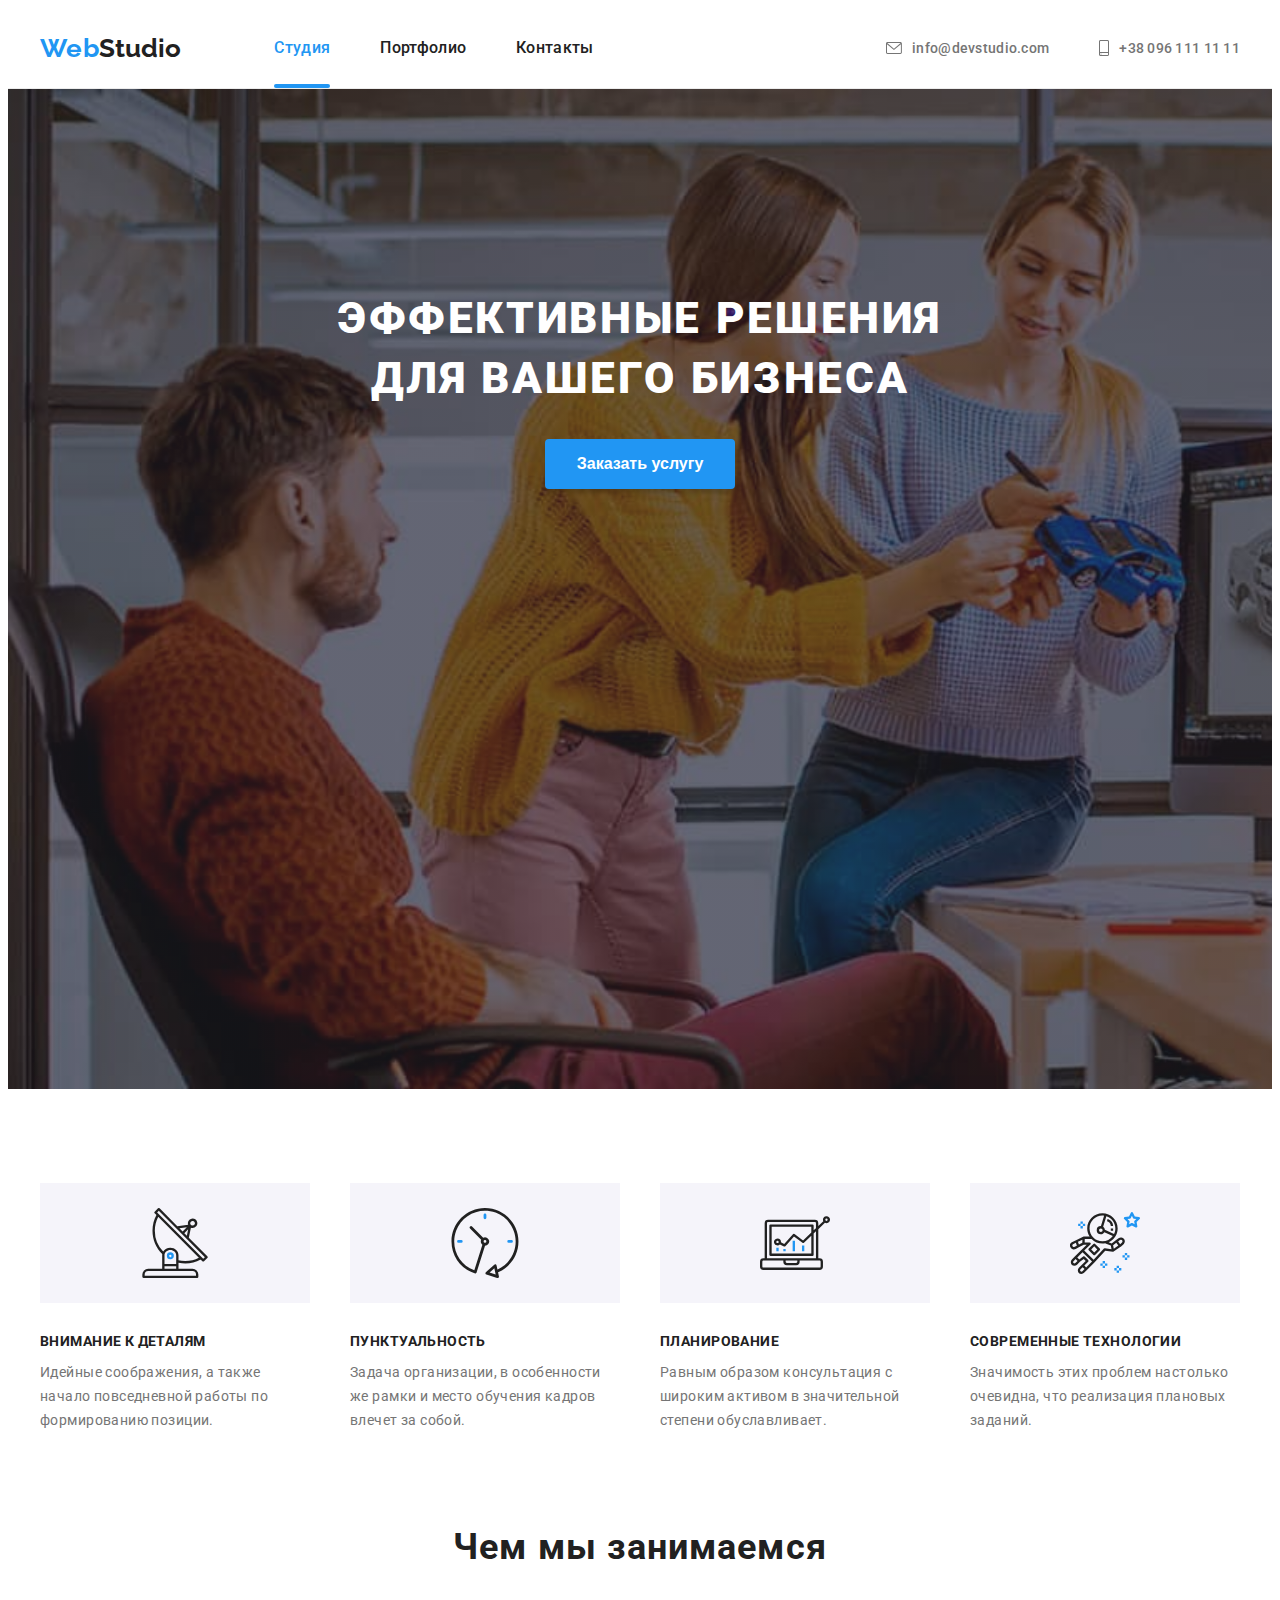
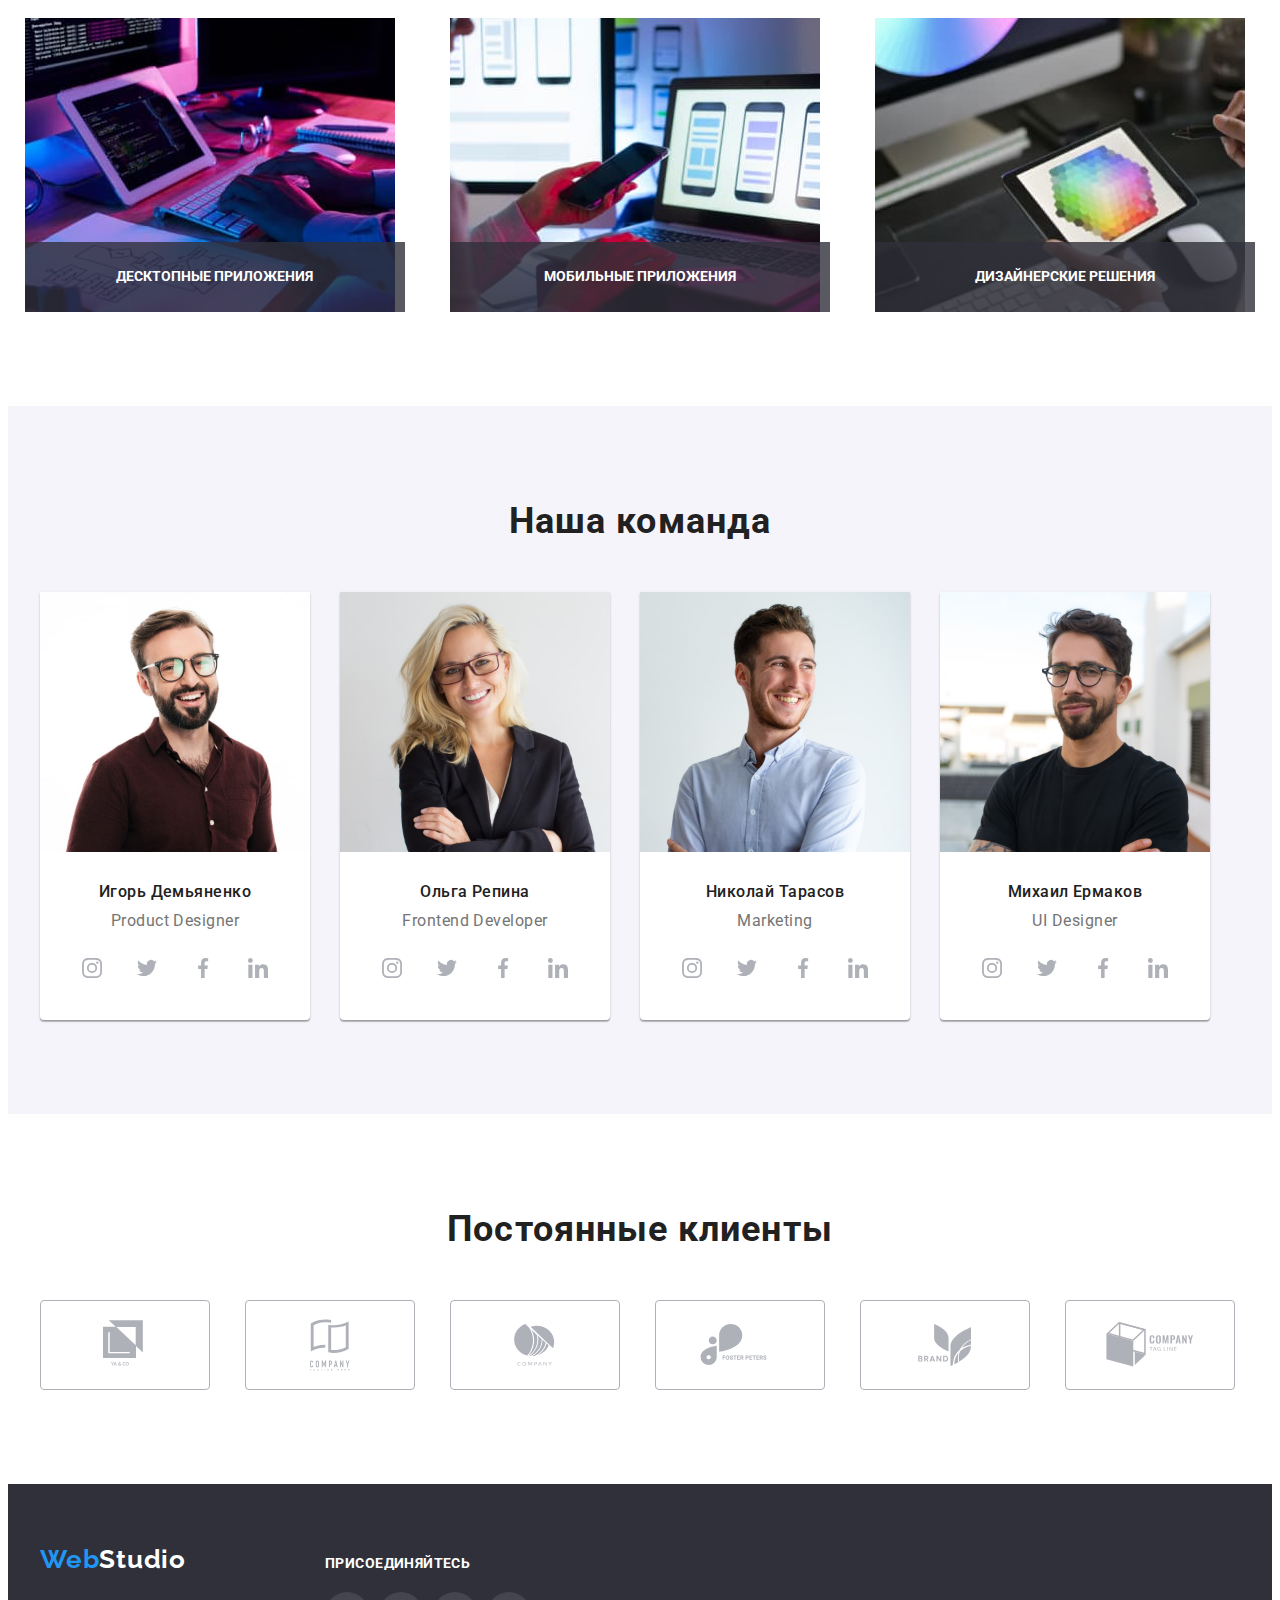
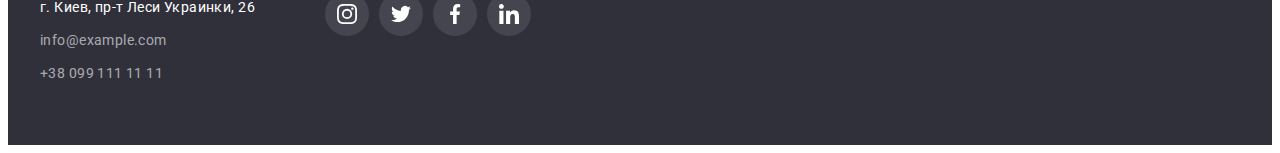
==== index.html @ ae1bb8a2 "copy over files" ====
<!DOCTYPE html>
<html lang="ru">
  <head>
    <meta charset="UTF-8" />
    <meta name="viewport" content="width=device-width, initial-scale=1.0" />
    <link rel="stylesheet" href="https://cdnjs.cloudflare.com/ajax/libs/modern-normalize/1.0.0/modern-normalize.css" integrity="sha512-Zx6MlUMKSVJoQ+83OwhdILe8cSEsCzfqThJd7J/VA2UrK6Ctj85p+xzqfyuNXE5B1k25uUdmJ2OzItbBy9GHAQ==" crossorigin="anonymous" />
    <link rel="preconnect" href="https://fonts.gstatic.com">
    <link href="https://fonts.googleapis.com/css2?family=Raleway:wght@400;700&family=Roboto:wght@100;400;500;700;900&display=swap" rel="stylesheet">
    <link rel="stylesheet" href="styles/styles.css"/>

    <title>Студия</title>

</head>
<body>

<!-- Шапка сайта -->

<header class="main-header">
    <div class="container">
    <nav class="header-menu">
    <a class="logo" href="./index.html">
    <span class= "logoblue">Web</span>Studio</a>
    <ul class="header-nav">
        <li class="nav-link"><a class="currentlink" href="">Студия</a></li>
        <li class="nav-link"><a class="link" href="./portfolio.html">Портфолио</a></li>
        <li class="nav-link"><a class="link" href="">Контакты</a></li>
    </ul> 
</nav>
<ul class="header-contacts list">
    <li class="header-contact">
        <a class="header-contacts-link link" href="mailto:info@devstudio.com">
        <svg width="16" height="12" class="contact-icon-email">
    <use href="./images/icons.svg#icon-envelope"></use>
    </svg>
    info@devstudio.com</a>
</li>
    <li class="header-contact">
        <a class="header-contacts-link link" href="tel:+380961111111">
        <svg width="10" height="16" class="contact-icon-tel">
            <use href="./images/icons.svg#icon-smartphone"></use>
        </svg>
        +38 096 111 11 11</a>
</li>      
</ul>
</div>
</header>

<main>
    <!-- Главная- решения -->

    <section class="main-heading">
        <div class="main-section">
        <h1 class="main-title">Эффективные решения для вашего бизнеса</h1>
        <button data-modal-open class="main-button" type="button">Заказать услугу</button>
        </div>
    </section>

    <section class="main-advantages">
        <div class="container">
        <ul class="main-list">
            <li class="item">
                <div class="thumbnail">
                    <svg class="advantages-icons">
                        <use href="./images/icons.svg#icon-antenna"></use>
                    </svg>
                </div>
                <h3 class="main-subtitle">Внимание к деталям</h3> 
                <p class="main-text">Идейные соображения, а также начало повседневной работы по формированию позиции.</p>
            </li>
            <li class="item">
                <div class="thumbnail">
                    <svg class="advantages-icons">
                        <use href="./images/icons.svg#icon-clock"></use>
                    </svg>
                </div>
                <h3 class="main-subtitle">Пунктуальность</h3>
                <p class="main-text">Задача организации, в особенности же рамки и место обучения кадров влечет за собой.</p>
            </li>
            <li class="item">
                <div class="thumbnail">
                    <svg class="advantages-icons">
                        <use href="./images/icons.svg#icon-computergraph"></use>
                    </svg>
                </div>
                <h3 class="main-subtitle">Планирование</h3>
                <p class="main-text">Равным образом консультация с широким активом в значительной степени обуславливает.</p>
            </li>
            <li class="item">
                <div class="thumbnail">
                    <svg class="advantages-icons">
                        <use href="./images/icons.svg#icon-astronaut"></use>
                    </svg>
                </div>
                <h3 class="main-subtitle">Современные технологии</h3>
                <p class="main-text">Значимость этих проблем настолько очевидна, что реализация плановых заданий.</p>
            </li>
        </ul>
    </div>
    </section>

    <!-- Главная работа-->
    <section class="work">
        <div class="container">
        <h2 class="work-title">Чем мы занимаемся</h2>
        <ul class="work-list">
            <li class="work-item">
                <img class="work-img" src="images/typing.jpg"
                alt="hands are typing on a keyboard" width="370"/>
                <div class="work-overlay">Десктопные приложения</div>
            </li>
            <li class="work-item">
                <img class="work-img" src="images/appdev.jpg"
                alt="web designer is working on smartphone application" width="370"/>
                <div class="work-overlay">Мобильные приложения</div>
            </li>
            <li class="work-item">
                <img class="work-img" src="./images/colorwheel.jpg"
                alt="designer is choosing a color from a color palet" width="370"/>
                <div class="work-overlay">Дизайнерские решения</div>
            </li>
        </ul>
    </div>
    </section>

    <!-- Главная Команда -->
    <section class="team">
        <div class="container">
        <h2 class="team-title">Наша команда</h2>
        <ul class="team-list">

            <li class="team-item">
               <img class="team-img" src="images/IgorDemyanenko.jpg"
            alt="фото мужчины Игорь Демьяненко" width="270"/>

            <div class="team-descr">
            <h3 class="team-subtitle">Игорь Демьяненко</h3>
            <p class="team-text">Product Designer</p>
            <ul class="social-list list">
                <li class="social-list-item">
                    <a href="" class="social-list-link link">
                        <svg class="social-list-icon">
                            <use href="./images/icons.svg#icon-instagram"></use>
                        </svg>
                    </a>
                </li>
                <li class="social-list-item">
                    <a href="" class="social-list-link link">
                        <svg class="social-list-icon">
                            <use href="./images/icons.svg#icon-twitter"></use>
                        </svg>
                    </a>
                </li>
                <li class="social-list-item">
                    <a href="" class="social-list-link link">
                        <svg class="social-list-icon">
                            <use href="./images/icons.svg#icon-facebook"></use>
                        </svg>
                    </a>
                </li>
                <li class="social-list-item">
                    <a href="" class="social-list-link link">
                        <svg class="social-list-icon">
                            <use href="./images/icons.svg#icon-linkedin"></use>
                        </svg>
                    </a>
                </li>
            </ul>
        </div>
        </li>
  

        <li class="team-item">
                <img class="team-img"  src="./images/OlgaRepina.jpg"
                alt="фото девушки Ольга Репина" width="270"/>

                <div class="team-descr">
                <h3 class="team-subtitle">Ольга Репина</h3>
                <p class="team-text">Frontend Developer</p>
                <ul class="social-list list">
                    <li class="social-list-item">
                        <a href="" class="social-list-link link">
                            <svg class="social-list-icon">
                                <use href="./images/icons.svg#icon-instagram"></use>
                            </svg>
                        </a>
                    </li>
                    <li class="social-list-item">
                        <a href="" class="social-list-link link">
                            <svg class="social-list-icon">
                                <use href="./images/icons.svg#icon-twitter"></use>
                            </svg>
                        </a>
                    </li>
                    <li class="social-list-item">
                        <a href="" class="social-list-link link">
                            <svg class="social-list-icon">
                                <use href="./images/icons.svg#icon-facebook"></use>
                            </svg>
                        </a>
                    </li>
                    <li class="social-list-item">
                        <a href="" class="social-list-link link">
                            <svg class="social-list-icon">
                                <use href="./images/icons.svg#icon-linkedin"></use>
                            </svg>
                        </a>
                    </li>
                </ul>
            </div>
        </li>
   

        <li class="team-item">
                <img class="team-img" src="./images/NikolaiTarasov.jpg"
                alt="фото мужчины Николай Тарасов" width="270"/>
                
                <div class="team-descr">
                <h3 class="team-subtitle">Николай Тарасов</h3>
                <p class="team-text">Marketing</p>
                <ul class="social-list list">
                    <li class="social-list-item">
                        <a href="" class="social-list-link link">
                            <svg class="social-list-icon">
                                <use href="./images/icons.svg#icon-instagram"></use>
                            </svg>
                        </a>
                    </li>
                    <li class="social-list-item">
                        <a href="" class="social-list-link link">
                            <svg class="social-list-icon">
                                <use href="./images/icons.svg#icon-twitter"></use>
                            </svg>
                        </a>
                    </li>
                    <li class="social-list-item">
                        <a href="" class="social-list-link link">
                            <svg class="social-list-icon">
                                <use href="./images/icons.svg#icon-facebook"></use>
                            </svg>
                        </a>
                    </li>
                    <li class="social-list-item">
                        <a href="" class="social-list-link link">
                            <svg class="social-list-icon">
                                <use href="./images/icons.svg#icon-linkedin"></use>
                            </svg>
                        </a>
                    </li>
                </ul>
            </div>
        </li>
   

        <li class="team-item">
                <img class="team-img" src="./images/MichaelErmakov.jpg"
                alt="фото мужчины Михаил Ермаков" width="270"/>
                
                <div class="team-descr">
                <h3 class="team-subtitle">Михаил Ермаков</h3>
                <p class="team-text">UI Designer</p>
                <ul class="social-list list">
                    <li class="social-list-item">
                        <a href="" class="social-list-link link">
                            <svg class="social-list-icon">
                                <use href="./images/icons.svg#icon-instagram"></use>
                            </svg>
                        </a>
                    </li>
                    <li class="social-list-item">
                        <a href="" class="social-list-link link">
                            <svg class="social-list-icon">
                                <use href="./images/icons.svg#icon-twitter"></use>
                            </svg>
                        </a>
                    </li>
                    <li class="social-list-item">
                        <a href="" class="social-list-link link">
                            <svg class="social-list-icon">
                                <use href="./images/icons.svg#icon-facebook"></use>
                            </svg>
                        </a>
                    </li>
                    <li class="social-list-item">
                        <a href="" class="social-list-link link">
                            <svg class="social-list-icon">
                                <use href="./images/icons.svg#icon-linkedin"></use>
                            </svg>
                        </a>
                    </li>
                </ul>
            </div>
        </li>
        </ul>
    </div>
    </section>
    <!-- Client section -->
    <section class="clients">
        <div class="container">
            <h2 class="clients-title">Постоянные клиенты</h2>
            <ul class="clients-list list">
                <li class="client-list-item">
                    <a href="" class="clients-list-link link">
                        <svg width="44" height="49" class="client-list-icon">
                            <use href="./images/icons.svg#icon-client-yaco">
                            </use>
                        </svg>
                    </a>
                </li>
                <li class="client-list-item">
                    <a href="" class="clients-list-link link">
                        <svg width="40" height="52" class="client-list-icon">
                            <use href="./images/icons.svg#icon-client-companytaglinehere">
                            </use>
                        </svg>
                    </a>
                </li>
                <li class="client-list-item">
                    <a href="" class="clients-list-link link">
                        <svg width="41" height="42" class="client-list-icon">
                            <use href="./images/icons.svg#icon-client-company">
                            </use>
                        </svg>
                    </a>
                </li>
                <li class="client-list-item">
                    <a href="" class="clients-list-link link">
                        <svg width="80" height="42" class="client-list-icon">
                            <use href="./images/icons.svg#icon-client-fosterpaters">
                            </use>
                        </svg>
                    </a>
                </li>
                <li class="client-list-item">
                    <a href="" class="clients-list-link link">
                        <svg width="59" height="42" class="client-list-icon">
                            <use href="./images/icons.svg#icon-client-brand">
                            </use>
                        </svg>
                    </a>
                </li>
                <li class="client-list-item">
                    <a href="" class="clients-list-link link">
                        <svg width="88" height="45" class="client-list-icon">
                            <use href="./images/icons.svg#icon-client-companytagline">
                            </use>
                        </svg>
                    </a>
                </li>
                </ul>
        </div>
    </section>
</main>

<!-- Главная Футер -->

<footer class="main-footer">
        <div class="container footer-contacts-container">
            <div class="contacts">
    <a class="footer-logo" href="./index.html">
        <span class= "logoblue">Web</span>Studio</a>
    <address class="footer-address">г. Киев, пр-т Леси Украинки, 26</address>
    <ul class="footer-contacts">  
            <li class="footer-item"><a class="link" href="mailto:info@example.com">info@example.com</a></li>
            <li class="footer-item"><a class="link" href="tel:+380991111111">+38 099 111 11 11</a></li>   
        </ul>
            </div>
    <div class="footer-social-links">
        <p class="footer-title">присоединяйтесь</p>
        <ul class="footer-social-list list">
            <li class="footer-social-list-item">
                <a href="" class="footer-social-list-link link">
                    <svg class="footer-social-list-icon">
                        <use href="./images/icons.svg#icon-instagram"></use>
                    </svg>
                </a>
            </li>
            <li class="footer-social-list-item">
                <a href="" class="footer-social-list-link link">
                    <svg class="footer-social-list-icon">
                        <use href="./images/icons.svg#icon-twitter"></use>
                    </svg>
                </a>
            </li>
            <li class="footer-social-list-item">
                <a href="" class="footer-social-list-link link">
                    <svg class="footer-social-list-icon">
                        <use href="./images/icons.svg#icon-facebook"></use>
                    </svg>
                </a>
            </li>
            <li class="footer-social-list-item">
                <a href="" class="footer-social-list-link link">
                    <svg class="footer-social-list-icon">
                        <use href="./images/icons.svg#icon-linkedin"></use>
                    </svg>
                </a>
            </li>
        </ul>

    </div>
         </div>
    </footer>
<!-- Modal window -->

<div class="backdrop is-hidden" data-modal>
    <div class="modal">
        <button data-modal-close class="closebtn"></button>
    </div>
</div>

<script src="./modal.js"></script>
    </body>
    </html>
---- styles/styles.css ----
:root {
    --accent: #2196F3;
    --secondarytext: #212121;
    --white: #FFFFFF;
    --maintext: #757575;
    --backgroundheader:#FFFFFF;
    --backgroundfootertitle: #2F303A;
    --backgroundbuttons: #F5F4FA;   
    --backgroundmain: #ffffff;  

}
h1,
h2,
h3,
h4,
h5,
h6,
p {
  margin: 0;
}

ul,
ol {
      text-decoration: none;
      margin: 0;
      padding: 0;
  }

img {
    display: block;
  }
  
  .container {

    width: 1200px;
    margin: 0 auto;
    padding-left: 15px;
    padding-right: 15px;
  }

/* Main home page-index */

body {
   background-color: var(--backgroundmain); 
   font-family: 'Roboto', sans-serif;
   font-size: 16px;
   font-style: normal;
   font-weight: normal;
    color: var(--maintext);
}

/* Social Links Icons */
.social-list {
    display: flex;
    align-items: center;
    justify-content: space-between;
}

.social-list-link {
    display: flex;
    justify-content: center;
    align-items: center;
    width: 44px;
    height: 44px;
    border-radius: 50%;
    background-color: #FFFFFF; 

    transition-property: background-color, color, fill;
    transition-timing-function: cubic-bezier(0.4, 0, 0.2, 1);
    transition-duration: 250ms;
}

.social-list-link:hover,
.social-list-link:focus { 
  background-color: var(--accent); 
}

.social-list-link:hover .social-list-icon,
.social-list-link:focus .social-list-icon {
  fill: var(--white);
}


.social-list-icon {
    width: 20px;
    height: 20px;
    fill: #AFB1B8;

    transition-property: color, fill;
    transition-timing-function: cubic-bezier(0.4, 0, 0.2, 1);
    transition-duration: 250ms;
}
/* END of Social Links */

/* header */
.main-header {
    padding-top: 0;
    padding-bottom: 0;
    border-bottom: 1px solid #ececec;
}

.main-header .container {
    display: flex;
    align-items: center;
}

.header-menu {
    display: flex;
    align-items: center;
}

/* logo */
.logoblue{
    color: var(--accent);
    font-family: 'Raleway', sans-serif;
    font-weight: bold;
    font-size: 26px;
    line-height: 31px;

}

.logo{
    color: var(--secondarytext);
    font-family: 'Raleway', sans-serif;
    font-weight: bold;
    font-size: 26px;
    line-height: 31px;
    text-decoration: none;  
    
}

ul {
    list-style: none;
}


.header-menu { 
    display: flex;
    align-items: center;
    margin-bottom: 0px;
    margin-top: 0px;
} 

.header-nav .nav-link:not(:last-child) {
    margin-right: 50px;
  }

 .header-nav {
    list-style: none;
    display: flex;
    margin-left: 93px;
  }

.header-nav .link{
    position: relative;
    color: var(--secondarytext);
    font-weight: 500;
    line-height: 16px;
    letter-spacing: 0.02em;
    text-decoration: none;
    
    display: block;
    padding-top: 32px;
    padding-bottom: 32px;

    transition: color 250ms cubic-bezier(0.4, 0, 0.2, 1);
}

.header-nav .currentlink{
    position: relative;
    /* color: var(--secondarytext); */
    font-weight: 500;
    line-height: 16px;
    letter-spacing: 0.02em;
    text-decoration: none;

    display: block;
    padding-top: 32px;
    padding-bottom: 32px;

    color: var(--accent);

    transition: color 250ms cubic-bezier(0.4, 0, 0.2, 1);
}

.header-nav .currentlink:after {
    position: absolute;
    content: "";
    display: inline-block;
    bottom: 0;
    left: 0;
    height: 4px;
    width: 100%;
    border-radius: 2px;
    background-color: var(--accent);

    opacity: 1;
}

/* .header-nav .link:focus::after,
.header-nav .link:hover::after {
    position: absolute;
    content: "";
    display: inline-block;
    bottom: 0;
    left: 0;
    height: 4px;
    width: 100%;
    border-radius: 2px;
    background-color: var(--accent);

    opacity: 1;
    
} */

.header-nav .link:hover,
.header-nav .link:focus{ 
    color: var(--accent);
    cursor: pointer;
}

.header-nav .link:active {
        color: var(--accent);
}

.header-contacts {
    display: flex;
    align-items: center;
    margin-left: auto;
}

.header-contact:not(:last-child){
    margin-right: 50px;
}

.header-contacts-link {
    display: flex;
    align-items: center;
    font-weight: 500;
    font-size: 14px;
    line-height: 1.15;
    letter-spacing: 0.02em;

    padding-top: 32px;
    padding-bottom: 32px;

    color: var(--maintext);
    fill: var(--maintext);

    text-decoration: none;

    transition-property: color, fill;
    transition-timing-function: cubic-bezier(0.4, 0, 0.2, 1);
    transition-duration: 250ms;
}

.contact-icon-tel,
.contact-icon-email {
    margin-right: 10px;
}

.header-contacts-link:hover,
.header-contacts-link:focus {
    color: var(--accent);
    fill: var(--accent);
}

.main-section {
    width: 1200px;
    padding: 0 15px;
    margin: 0 auto;
}

.main-title{
    max-width: 696px;
    margin: 0 auto;
    font-family: 'Roboto', sans-serif;
    color: var(--white);
    font-weight: 900;
    font-size: 44px;
    line-height: 136%;
    text-align: center;
    letter-spacing: 0.06em;
    text-transform: uppercase;
}

.main-heading {
    max-width: 1600px;
    min-height: 600px;
    margin-left: auto;
    margin-right: auto;
    margin-top: 0px;
    margin-bottom: 0px;
    padding-top: 200px;
    padding-bottom: 200px;
    background-image: linear-gradient(rgba(47, 48, 58, 0.4),
    rgba(47, 48, 58, 0.4)), 
    url(../images/mainsection.jpg);
    background-repeat: no-repeat;
    background-size: cover;
    background-color: #2F303A;
}

.main-button{
    color: var(--white);
    font-weight: bold;
    font-size: 16px;
    line-height: 30px;
    
    background-color: var(--accent);
    border: none;
    box-shadow: 0px 4px 4px rgba(0, 0, 0, 0.15);
    border-radius: 4px;
    margin: 0 auto;
    margin-top: 30px;
    display: block;
    padding: 10px 32px;

    transition-property: background-color, color, box-shadow;
    transition-timing-function: cubic-bezier(0.4, 0, 0.2, 1);
    transition-duration: 250ms;   
}

.backdrop {
    position: fixed;
    top: 0;
    left: 0;
    width: 100%;
    height: 100%;
    background-color: rgba(0, 0, 0, 0.2);

    transition: opacity 250ms cubic-bezier(0.4, 0, 0.2, 1);
}

.backdrop.is-hidden {
    opacity: 0;
    pointer-events: none;
    visibility: hidden;

}
.modal {
    position: absolute;
    top: 50%;
    left: 50%;

    width: 528px;
    height: 581px;
    border-radius: 4px;

    transform: translate(-50%, -50%);
    background-color: var(--white);
}

.closebtn {
    position: absolute;
    right: 8px;
    top: 8px;
    width: 33px;
    height: 33px;
    border-radius: 50%;
    border: none;

    border: 1px solid rgba(0, 0, 0, 0.1);
    background-color: var(--white);
    background-image: url(../images/close-black.svg);
    background-repeat: no-repeat;
    background-position: center;
}


.main-button:focus,
.main-button:hover{
    background-color: #188CE8;
    box-shadow: 0px 4px 4px rgba(0, 0, 0, 0.15);
    border-radius: 4px;
    cursor: pointer;
}
/* main list */
.main-advantages {
    padding-top: 94px;
    padding-bottom: 94px;
}

.main-list{
    display: flex;
    flex-wrap: wrap;
    align-items: flex-start;

    margin-left: 0;
    margin-right: 0;
    justify-content: space-between;
}

.item {
    flex-basis: calc(100% / 4 - 30px);
}

.main-list .item:not(:first-child) {
    margin-left: 30px;
}

.main-list .thumbnail{
    display: flex;
    align-items: center;
    justify-content: center;
    background-color: #F5F4FA;
    width: 270px;
    height: 120px;
    margin-bottom: 30px;
}

.advantages-icons {
    width: 70px;
    height: 70px;
}

.main-subtitle{
    color: var(--secondarytext);
    font-weight: bold;
    font-size: 14px;
    line-height: 1.19;
    letter-spacing: 0.03em;
    text-transform: uppercase;  
    margin-bottom: 10px;
}

.main-text{
    color: var(--maintext);
    font-size: 14px;
    line-height: 24px;
    letter-spacing: 0.03em;  
}

/* work section */
.work {
    padding-bottom: 94px;
}

.work-title{
    color: var(--secondarytext);
    font-size: 36px;
    line-height: 42px;
    text-align: center;
    letter-spacing: 0.03em;
    margin-bottom: 50px;
}

.work-list {
    display: flex;
    flex-wrap: wrap;
    align-items: flex-start;

    margin-left: -15px;
    margin-right: -15px;

    justify-content: space-between;
}

.work-item {
    flex-basis: calc(100% / 3 - 30px);
    position: relative;
}

.work-overlay {
    position: absolute;
    display: flex;
    width: 100%;
    height: 70px;
    background-color: rgba(47, 48, 58, 0.8);

    bottom: 0;
    left: 0;

    color: var(--white);
    font-size: 14px;
	font-weight: 700;
    line-height: 1.14;
    text-transform: uppercase;
    align-items: center;
    justify-content: center;
}

.work-list .work-item:not(:last-child) {
    margin-right: 30px;
}


/* team section */

.team {
    padding-top: 94px;
    padding-bottom: 94px;
    background-color: var(--backgroundbuttons);
}

.team-title{
    color: var(--secondarytext);  
    font-family: 'Roboto', sans-serif;
    font-weight: bold;
    font-size: 36px;
    line-height: 42px;
    text-align: center;
    letter-spacing: 0.03em;

    margin-bottom: 50px;
}

.team-list {
    display: flex;
    flex-wrap: wrap;
    align-items: flex-start;
    margin-left: 0;
    margin-right: 0;

}

.team-item {
    background: #FFFFFF;
    box-shadow: 0px 1px 3px rgba(0, 0, 0, 0.12), 0px 1px 1px rgba(0, 0, 0, 0.14), 0px 2px 1px rgba(0, 0, 0, 0.2);
    border-radius: 0px 0px 4px 4px;
    flex-basis: calc(100%/4 - 30px);
}

.team-list .team-item:not(:last-child){
    margin-right: 30px;
}

.team-descr {
    display: block;
    padding-top: 30px;
    padding-bottom: 30px;
    padding-left: 30px;
    padding-right: 30px;
    align-content: center;
}

.team-subtitle{
    color: var(--secondarytext);
    font-family: 'Roboto', sans-serif;
    font-weight: 500;
    font-size: 16px;
    line-height: 19px;
    text-align: center;
    letter-spacing: 0.03em;
    margin-bottom: 10px;

    margin-left: 0px;
    margin-right: 0px;
}

.team-text{
    color: var(--maintext);
    font-weight: normal;
    font-size: 16px;
    line-height: 19px;
    text-align: center;
    letter-spacing: 0.03em;

    margin-left: 0px;
    margin-right: 0px;
    margin-bottom: 16px;
}

.team-list{
    list-style: none;
}
/* client section */
.clients {
    padding-top: 94px;
    padding-bottom: 94px;
}
.clients-title {
    color: var(--secondarytext);
    font-family: 'Roboto', sans-serif;
    font-weight: 700;
    font-size: 36px;
    line-height: 42px;
    text-align: center;
    letter-spacing: 0.03em;
    margin-bottom: 50px;
}

.clients-list {
    display: flex;
    align-items: center;
    margin-left: -30px;
    margin-top: -30px;
}

.client-list-item {
    flex-basis: calc(100% / 6 - 30px);
    margin-left: 30px;
    margin-top: 30px;
}

.client-list-icon {
    fill: #AFB1B8;
    transition-property: fill;
    transition-timing-function: cubic-bezier(0.4, 0, 0.2, 1);
    transition-duration: 250ms;
}

.clients-list-link:hover,
.clients-list-link:focus {
    border-color: var(--accent);
}

.clients-list-link {
    display: flex;
    align-items: center;
    justify-content: center;
    width: 170px;
    height: 90px;
    border: 1px solid #afb1b8;
    box-sizing: border-box;
    border-radius: 4px;

    transition-property: border, color;
    transition-timing-function: cubic-bezier(0.4, 0, 0.2, 1);
    transition-duration: 250ms;
}

.clients-list-link:hover .client-list-icon,
.clients-list-link:focus .client-list-icon{
    fill: var(--accent);
}
/* footer */

.main-footer{
    background-color: var(--backgroundfootertitle);
}
/* footer logo */


.main-footer{
    padding: 60px 0;
    display: flex;
    flex-direction: column;
    align-items: center;
}

.contacts {
    margin-right: 70px;
}

.footer-contacts-container {
    display: flex;
    align-items: baseline;
}

/* LOGO START */
.footer-logo{
    display: flex;
    flex-wrap: wrap;
    align-items: flex-start;
    text-decoration: none;
    
}
.logoblue{
    color: var(--accent);
    font-family: 'Raleway', sans-serif;
    font-style: normal;
    font-weight: bold;
    font-size: 26px;
    line-height: 31px;
    letter-spacing: 0.03em;
}

.footer-logo{
    color: var(--white);
    font-family: 'Raleway', sans-serif;
    font-style: normal;
    font-weight: bold;
    font-size: 26px;
    line-height: 31px;
    letter-spacing: 0.03em;

    transition: color 250ms cubic-bezier(0.4, 0, 0.2, 1);
}

.footer-logo:hover,
.footer-logo:focus{
    cursor: pointer;
}

.footer-item:hover .link,
.footer-item:focus .link{
    color: var(--accent);
    cursor: pointer;
}
/* LOGO END */

.main-footer :focus{
    color: var(--accent);
    cursor: pointer;
}
/* footer info */

.footer-address{
    Font-family: 'Roboto', sans-serif;
    color: var(--white);
    font-size: 14px;
    line-height: 24px;
    letter-spacing: 0.03em;
    font-style: normal;
    font-weight: normal;
    /* outline: 2px solid red; */
}

.footer-contacts .link{
    Font-family: 'Roboto', sans-serif;
    color: rgba(255, 255, 255, 0.6);
    font-weight: normal;
    font-size: 14px;
    line-height: 24px;
    letter-spacing: 0.03em;
    text-decoration: none; 

    transition-property: color;
    transition-timing-function: cubic-bezier(0.4, 0, 0.2, 1);
    transition-duration: 250ms;
}

.footer-item:not(:first-child){
    margin-top: 9px;
}

.footer-contacts { 
    display: block;
    list-style: none;
    margin-top: 9px;
}

.footer-address{
    margin-top: 20px;
}

.footer-social-links {
    display: block;
    align-items: baseline;

}

.footer-title {
    display: block;
    font-weight: 700;
    font-size: 14px;
    line-height: 1.14;
    letter-spacing: 0.03em;
    text-transform: uppercase;
    color: var(--white);
    margin-bottom: 20px;
}

.footer-social-list-icon {
    width: 20px;
    height: 20px;
    fill: var(--white);
}

.footer-social-list {
    display: flex;
    align-items: center;
}

.footer-social-list-item:not(:last-child){
    margin-right: 10px;
}

.footer-social-list-link{
    display: flex;
    align-items: center;
    justify-content: center;
    width: 44px;
    height: 44px;
    border-radius: 50%;
    background-color: rgba(255, 255, 255, 0.1);

    transition-property: background-color, color, fill;
    transition-timing-function: cubic-bezier(0.4, 0, 0.2, 1);
    transition-duration: 250ms;
}

.footer-social-list-link:hover,
.footer-social-list-link:focus {
    background-color: var(--accent);
}



/* portfolio page */
.portfolio {
    margin-top: 94px;
    margin-bottom: 94px;  
}

.porfolio .container {
    width: 1200px;
    margin-left: auto;
    margin-right: auto;
    margin-bottom: 94px;
}
/* FILTER */
.filters {
    display: flex;
    flex-wrap: wrap;
    align-items: center;
    justify-content: center;
    margin-bottom: 50px;
} 

.filter-item {
    align-content: center;

}
.filter-item:not(:last-child){
    margin-right: 8px;
}

.filter-btn, 
.filter-btn:active{
    color: var(--secondarytext);
    font-family: 'Roboto', sans-serif;  
    font-weight: 500;
    line-height: 26px;
    text-align: center;
    letter-spacing: 0.03em;
    background-color: var(--backgroundbuttons);
    border-radius: 4px;
    padding: 6px 22px;
    outline: none;
    border: none;

    cursor: pointer;

    transition-property: background-color, color, box-shadow;
    transition-timing-function: cubic-bezier(0.4, 0, 0.2, 1);
    transition-duration: 250ms;
}

.filter-btn:hover,
.filter-btn:focus{
    color: var(--white);  
    font-family: 'Roboto', sans-serif;
    font-weight: 500;
    line-height: 26px;
    text-align: center;
    letter-spacing: 0.03em;
    background-color: var(--accent); 

    box-shadow: 0px 3px 1px rgba(0, 0, 0, 0.1), 0px 1px 2px rgba(0, 0, 0, 0.08), 0px 2px 2px rgba(0, 0, 0, 0.12);
    cursor: pointer;
    text-decoration: none;
}
/* FILTER END */

/* PORTFOLIO CARDS */
.portfolio-list {
    display: flex; 
    flex-wrap: wrap;
    margin-left: -30px;
    margin-top: -30px;
}
.portfolio-item {
    flex-basis: calc(100% / 3 - 30px);
    margin-left: 30px;
    margin-top: 30px;
    border: 1px solid #EEEEEE;
    box-sizing: border-box;
    max-width: 370px;

    transition-property: border;
    transition-timing-function: cubic-bezier(0.4, 0, 0.2, 1);
    transition-duration: 250ms;
}
.portfolio-img {
    display: block;
    max-width: 367px;
}
.portfolio-listing{
    text-decoration: none;
    
}
.portfolio-descr {
    display: block;
    padding: 20px 24px;
}

.portfolio-item-overlay {
    display: flex;
    position: relative;
    overflow: hidden;
}

.portfolio-popup {
    position: absolute;
    bottom: 0;
    height: 100%;
    width: 100%;

    padding: 63px 24px;

    background-color: rgba(33, 150, 243, 0.9);
    color: var(--white);
    font-size: 18px;
    line-height: 1.56;
    letter-spacing: 0.03em;

    opacity: 0;
    transform: translateY(100%);
    
    
    transition-property: translateY(100%);
    transition-timing-function: linear;
    transition-duration: 250ms;
}

.portfolio-item:hover .portfolio-popup,
.portfolio-item a:focus .portfolio-popup {
    transform: translateY(0);
    opacity: 1;
}

.portfolio-list .portfolio-item:hover,
.portfolio-item .portfolio-listing:focus{
    box-shadow: 0px 1px 1px rgba(0, 0, 0, 0.12),
    0px 4px 4px rgba(0, 0, 0, 0.06),
    1px 4px 6px rgba(0, 0, 0, 0.16);
    cursor: pointer;
}

.portfolio-subtitle{
    color: var(--secondarytext);
    font-family: 'Roboto', sans-serif;
    font-weight: 700;
    font-size: 18px;
    line-height: 36px;
    letter-spacing: 0.06em;
    margin-bottom: 4px;
    text-align: left;
}
.portfolio-text{
    color: var(--maintext);
    font-family: 'Roboto', sans-serif;
    font-size: 16px;
    line-height: 30px;
    letter-spacing: 0.03em;
    text-align: left;
}
/* PORTFOLIO CARDS END */
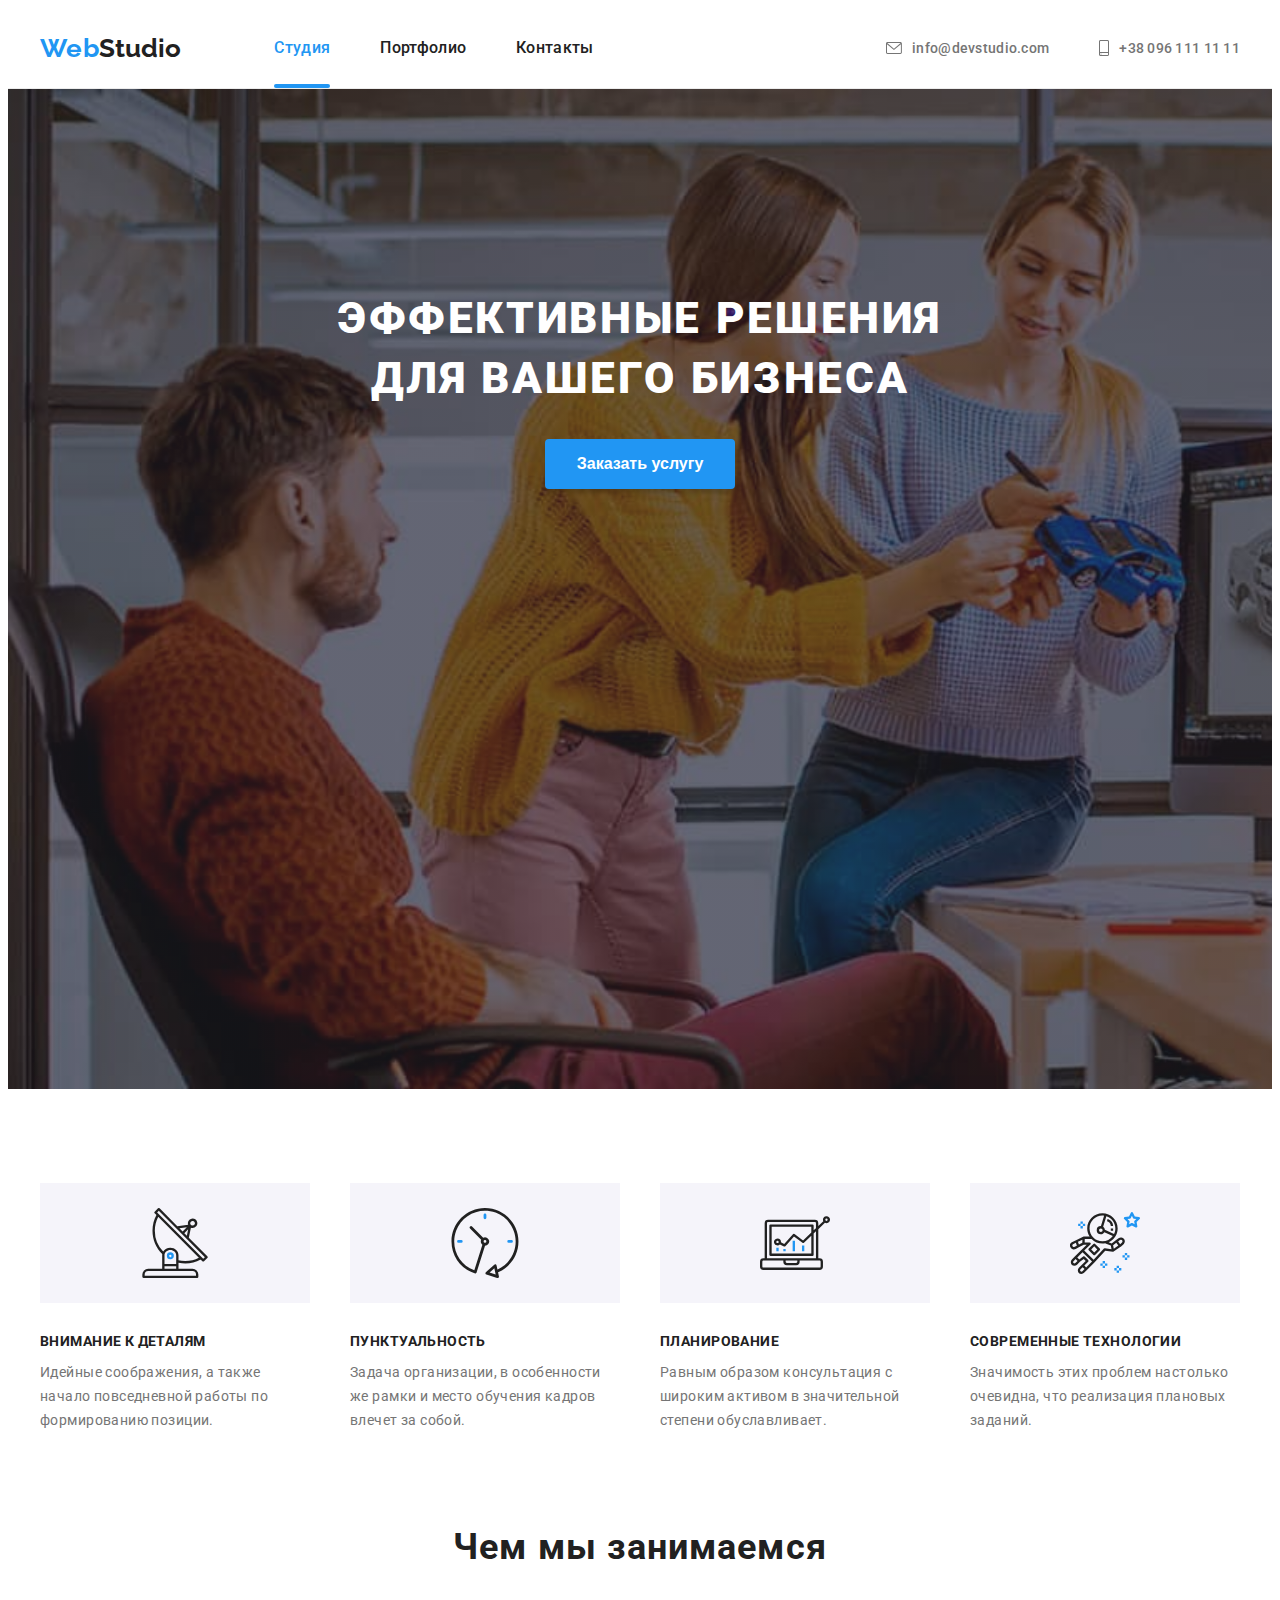
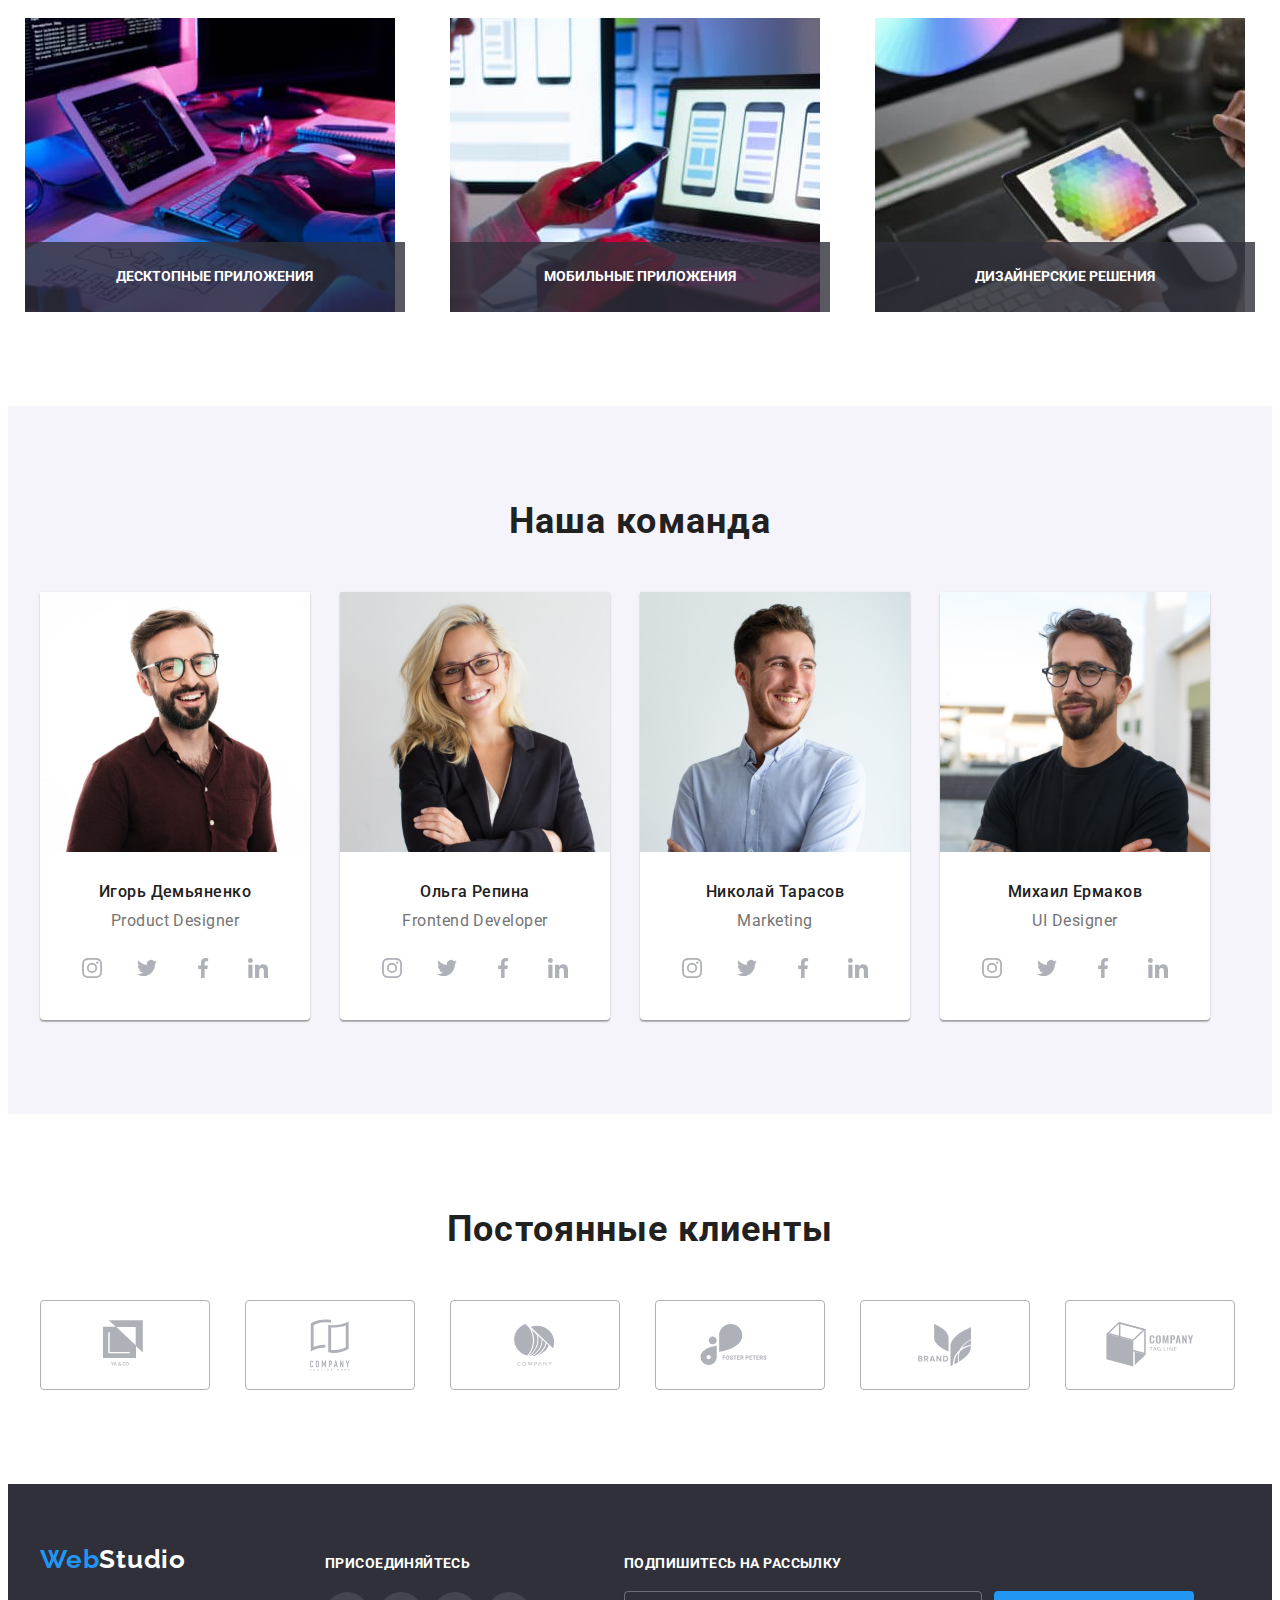
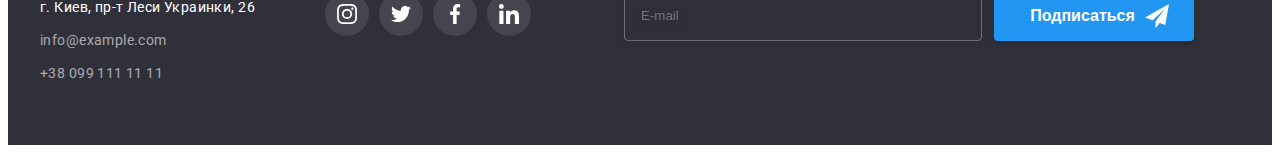
==== commit da1a47fa: "final draft" ====
--- a/index.html
+++ b/index.html
@@ -396,8 +396,24 @@
                 </a>
             </li>
         </ul>
-
-    </div>
+    </div>
+
+<div class="subscribe-form">
+<p class="subscribe-title">Подпишитесь на рассылку</p>
+<div class="subscribe">
+    <label for="subscribe-email"></label>
+    <input 
+    type="e-mail" 
+    name="e-mail" 
+    id="e-mail"
+    placeholder="E-mail">
+
+    <button data-modal-open class="subscribe-button" type="button">Подписаться
+        <span class="subscribe-icon"></span>
+    </button>
+</div>
+</div>
+
          </div>
     </footer>
 <!-- Modal window -->
@@ -405,9 +421,69 @@
 <div class="backdrop is-hidden" data-modal>
     <div class="modal">
         <button data-modal-close class="closebtn"></button>
+      <p class="modal-title">Оставьте свои данные, мы вам перезвоним</p>  
+      <form class="modal-form">
+
+<div class="form-field">
+    <label for="name" class="form-label">Имя</label>
+    <div class="form-svg">
+        <input type="form-input" name="name" id="name">
+        <svg width="12px" height="12px" class="form-icon">
+            <use href="./images/icons2.svg#icon-nameicon"></use>
+        </svg>
+    </div>
+</div>
+
+<div class="form-field">
+    <label for="tel">Телефон</label>
+    <div class="form-svg">
+    <input type="form-input" name="tel" id="tel">
+<svg width="13px" height="13px" class="form-icon">
+    <use href="./images/icons2.svg#icon-phoneicon"></use>
+        </svg>
+    </div>
+</div>
+
+<div class="form-field">
+    <label for="name">Почта</label>
+    <div class="form-svg">
+        <input type="form-input" name="email" id="email">
+        <svg width="15px" height="12px" class="form-icon">
+            <use href="./images/icons2.svg#icon-emailicon"></use>
+        </svg>
+    </div>
+</div>
+
+<div class="form-field">
+    <label for="comment" 
+    class="form-label">Комментарий</label>
+    <textarea 
+    name="comment" 
+    id="comment" 
+    placeholder="Введите текст" 
+    rows="10"
+    ></textarea>
+</div>
+
+<div class="form-checkbox">
+    <label for="policy">
+    <input class="checkbox"
+    type="checkbox" 
+    name="policy" 
+    id="policy">
+    <span class="checkbox-icon"></span>
+Соглашаюсь с рассылкой и принимаю 
+<a class="checkbox-link" href="#">Условия договора</a>
+
+</label>
+</div>
+
+
+    <button data-modal-open class="submit-button" type="button">Отправить</button>
+      </form>
     </div>
 </div>
 
 <script src="./modal.js"></script>
     </body>
-    </html>+    </html>
--- a/styles/styles.css
+++ b/styles/styles.css
@@ -1,13 +1,12 @@
 :root {
-    --accent: #2196F3;
-    --secondarytext: #212121;
-    --white: #FFFFFF;
-    --maintext: #757575;
-    --backgroundheader:#FFFFFF;
-    --backgroundfootertitle: #2F303A;
-    --backgroundbuttons: #F5F4FA;   
-    --backgroundmain: #ffffff;  
-
+  --accent: #2196f3;
+  --secondarytext: #212121;
+  --white: #ffffff;
+  --maintext: #757575;
+  --backgroundheader: #ffffff;
+  --backgroundfootertitle: #2f303a;
+  --backgroundbuttons: #f5f4fa;
+  --backgroundmain: #ffffff;
 }
 h1,
 h2,
@@ -21,58 +20,57 @@
 
 ul,
 ol {
-      text-decoration: none;
-      margin: 0;
-      padding: 0;
-  }
+  text-decoration: none;
+  margin: 0;
+  padding: 0;
+}
 
 img {
-    display: block;
-  }
-  
-  .container {
-
-    width: 1200px;
-    margin: 0 auto;
-    padding-left: 15px;
-    padding-right: 15px;
-  }
+  display: block;
+}
+
+.container {
+  width: 1200px;
+  margin: 0 auto;
+  padding-left: 15px;
+  padding-right: 15px;
+}
 
 /* Main home page-index */
 
 body {
-   background-color: var(--backgroundmain); 
-   font-family: 'Roboto', sans-serif;
-   font-size: 16px;
-   font-style: normal;
-   font-weight: normal;
-    color: var(--maintext);
+  background-color: var(--backgroundmain);
+  font-family: "Roboto", sans-serif;
+  font-size: 16px;
+  font-style: normal;
+  font-weight: normal;
+  color: var(--maintext);
 }
 
 /* Social Links Icons */
 .social-list {
-    display: flex;
-    align-items: center;
-    justify-content: space-between;
+  display: flex;
+  align-items: center;
+  justify-content: space-between;
 }
 
 .social-list-link {
-    display: flex;
-    justify-content: center;
-    align-items: center;
-    width: 44px;
-    height: 44px;
-    border-radius: 50%;
-    background-color: #FFFFFF; 
-
-    transition-property: background-color, color, fill;
-    transition-timing-function: cubic-bezier(0.4, 0, 0.2, 1);
-    transition-duration: 250ms;
+  display: flex;
+  justify-content: center;
+  align-items: center;
+  width: 44px;
+  height: 44px;
+  border-radius: 50%;
+  background-color: #ffffff;
+
+  transition-property: background-color, color, fill;
+  transition-timing-function: cubic-bezier(0.4, 0, 0.2, 1);
+  transition-duration: 250ms;
 }
 
 .social-list-link:hover,
-.social-list-link:focus { 
-  background-color: var(--accent); 
+.social-list-link:focus {
+  background-color: var(--accent);
 }
 
 .social-list-link:hover .social-list-icon,
@@ -80,121 +78,117 @@
   fill: var(--white);
 }
 
-
 .social-list-icon {
-    width: 20px;
-    height: 20px;
-    fill: #AFB1B8;
-
-    transition-property: color, fill;
-    transition-timing-function: cubic-bezier(0.4, 0, 0.2, 1);
-    transition-duration: 250ms;
+  width: 20px;
+  height: 20px;
+  fill: #afb1b8;
+
+  transition-property: color, fill;
+  transition-timing-function: cubic-bezier(0.4, 0, 0.2, 1);
+  transition-duration: 250ms;
 }
 /* END of Social Links */
 
 /* header */
 .main-header {
-    padding-top: 0;
-    padding-bottom: 0;
-    border-bottom: 1px solid #ececec;
+  padding-top: 0;
+  padding-bottom: 0;
+  border-bottom: 1px solid #ececec;
 }
 
 .main-header .container {
-    display: flex;
-    align-items: center;
+  display: flex;
+  align-items: center;
 }
 
 .header-menu {
-    display: flex;
-    align-items: center;
+  display: flex;
+  align-items: center;
 }
 
 /* logo */
-.logoblue{
-    color: var(--accent);
-    font-family: 'Raleway', sans-serif;
-    font-weight: bold;
-    font-size: 26px;
-    line-height: 31px;
-
-}
-
-.logo{
-    color: var(--secondarytext);
-    font-family: 'Raleway', sans-serif;
-    font-weight: bold;
-    font-size: 26px;
-    line-height: 31px;
-    text-decoration: none;  
-    
+.logoblue {
+  color: var(--accent);
+  font-family: "Raleway", sans-serif;
+  font-weight: bold;
+  font-size: 26px;
+  line-height: 31px;
+}
+
+.logo {
+  color: var(--secondarytext);
+  font-family: "Raleway", sans-serif;
+  font-weight: bold;
+  font-size: 26px;
+  line-height: 31px;
+  text-decoration: none;
 }
 
 ul {
-    list-style: none;
-}
-
-
-.header-menu { 
-    display: flex;
-    align-items: center;
-    margin-bottom: 0px;
-    margin-top: 0px;
-} 
+  list-style: none;
+}
+
+.header-menu {
+  display: flex;
+  align-items: center;
+  margin-bottom: 0px;
+  margin-top: 0px;
+}
 
 .header-nav .nav-link:not(:last-child) {
-    margin-right: 50px;
-  }
-
- .header-nav {
-    list-style: none;
-    display: flex;
-    margin-left: 93px;
-  }
-
-.header-nav .link{
-    position: relative;
-    color: var(--secondarytext);
-    font-weight: 500;
-    line-height: 16px;
-    letter-spacing: 0.02em;
-    text-decoration: none;
-    
-    display: block;
-    padding-top: 32px;
-    padding-bottom: 32px;
-
-    transition: color 250ms cubic-bezier(0.4, 0, 0.2, 1);
-}
-
-.header-nav .currentlink{
-    position: relative;
-    /* color: var(--secondarytext); */
-    font-weight: 500;
-    line-height: 16px;
-    letter-spacing: 0.02em;
-    text-decoration: none;
-
-    display: block;
-    padding-top: 32px;
-    padding-bottom: 32px;
-
-    color: var(--accent);
-
-    transition: color 250ms cubic-bezier(0.4, 0, 0.2, 1);
+  margin-right: 50px;
+}
+
+.header-nav {
+  list-style: none;
+  display: flex;
+  margin-left: 93px;
+}
+
+.header-nav .link {
+  position: relative;
+  color: var(--secondarytext);
+  font-weight: 500;
+  line-height: 16px;
+  letter-spacing: 0.02em;
+  text-decoration: none;
+
+  display: block;
+  padding-top: 32px;
+  padding-bottom: 32px;
+
+  transition: color 250ms cubic-bezier(0.4, 0, 0.2, 1);
+}
+
+.header-nav .currentlink {
+  position: relative;
+  /* color: var(--secondarytext); */
+  font-weight: 500;
+  line-height: 16px;
+  letter-spacing: 0.02em;
+  text-decoration: none;
+
+  display: block;
+  padding-top: 32px;
+  padding-bottom: 32px;
+
+  color: var(--accent);
+
+  transition: color 250ms cubic-bezier(0.4, 0, 0.2, 1);
 }
 
 .header-nav .currentlink:after {
-    position: absolute;
-    content: "";
-    display: inline-block;
-    bottom: 0;
-    left: 0;
-    height: 4px;
-    width: 100%;
-    border-radius: 2px;
-    background-color: var(--accent);
-
-    opacity: 1;
+  position: absolute;
+  content: "";
+  display: inline-block;
+  bottom: 0;
+  left: 0;
+  height: 4px;
+  width: 100%;
+  border-radius: 2px;
+  background-color: var(--accent);
+
+  opacity: 1;
 }
 
 /* .header-nav .link:focus::after,
@@ -214,737 +208,963 @@
 } */
 
 .header-nav .link:hover,
-.header-nav .link:focus{ 
-    color: var(--accent);
-    cursor: pointer;
+.header-nav .link:focus {
+  color: var(--accent);
+  cursor: pointer;
 }
 
 .header-nav .link:active {
-        color: var(--accent);
+  color: var(--accent);
 }
 
 .header-contacts {
-    display: flex;
-    align-items: center;
-    margin-left: auto;
-}
-
-.header-contact:not(:last-child){
-    margin-right: 50px;
+  display: flex;
+  align-items: center;
+  margin-left: auto;
+}
+
+.header-contact:not(:last-child) {
+  margin-right: 50px;
 }
 
 .header-contacts-link {
-    display: flex;
-    align-items: center;
-    font-weight: 500;
-    font-size: 14px;
-    line-height: 1.15;
-    letter-spacing: 0.02em;
-
-    padding-top: 32px;
-    padding-bottom: 32px;
-
-    color: var(--maintext);
-    fill: var(--maintext);
-
-    text-decoration: none;
-
-    transition-property: color, fill;
-    transition-timing-function: cubic-bezier(0.4, 0, 0.2, 1);
-    transition-duration: 250ms;
+  display: flex;
+  align-items: center;
+  font-weight: 500;
+  font-size: 14px;
+  line-height: 1.15;
+  letter-spacing: 0.02em;
+
+  padding-top: 32px;
+  padding-bottom: 32px;
+
+  color: var(--maintext);
+  fill: var(--maintext);
+
+  text-decoration: none;
+
+  transition-property: color, fill;
+  transition-timing-function: cubic-bezier(0.4, 0, 0.2, 1);
+  transition-duration: 250ms;
 }
 
 .contact-icon-tel,
 .contact-icon-email {
-    margin-right: 10px;
+  margin-right: 10px;
 }
 
 .header-contacts-link:hover,
 .header-contacts-link:focus {
-    color: var(--accent);
-    fill: var(--accent);
+  color: var(--accent);
+  fill: var(--accent);
 }
 
 .main-section {
-    width: 1200px;
-    padding: 0 15px;
-    margin: 0 auto;
-}
-
-.main-title{
-    max-width: 696px;
-    margin: 0 auto;
-    font-family: 'Roboto', sans-serif;
-    color: var(--white);
-    font-weight: 900;
-    font-size: 44px;
-    line-height: 136%;
-    text-align: center;
-    letter-spacing: 0.06em;
-    text-transform: uppercase;
+  width: 1200px;
+  padding: 0 15px;
+  margin: 0 auto;
+}
+
+.main-title {
+  max-width: 696px;
+  margin: 0 auto;
+  font-family: "Roboto", sans-serif;
+  color: var(--white);
+  font-weight: 900;
+  font-size: 44px;
+  line-height: 136%;
+  text-align: center;
+  letter-spacing: 0.06em;
+  text-transform: uppercase;
 }
 
 .main-heading {
-    max-width: 1600px;
-    min-height: 600px;
-    margin-left: auto;
-    margin-right: auto;
-    margin-top: 0px;
-    margin-bottom: 0px;
-    padding-top: 200px;
-    padding-bottom: 200px;
-    background-image: linear-gradient(rgba(47, 48, 58, 0.4),
-    rgba(47, 48, 58, 0.4)), 
+  max-width: 1600px;
+  min-height: 600px;
+  margin-left: auto;
+  margin-right: auto;
+  margin-top: 0px;
+  margin-bottom: 0px;
+  padding-top: 200px;
+  padding-bottom: 200px;
+  background-image: linear-gradient(
+      rgba(47, 48, 58, 0.4),
+      rgba(47, 48, 58, 0.4)
+    ),
     url(../images/mainsection.jpg);
-    background-repeat: no-repeat;
-    background-size: cover;
-    background-color: #2F303A;
-}
-
-.main-button{
-    color: var(--white);
-    font-weight: bold;
-    font-size: 16px;
-    line-height: 30px;
-    
-    background-color: var(--accent);
-    border: none;
-    box-shadow: 0px 4px 4px rgba(0, 0, 0, 0.15);
-    border-radius: 4px;
-    margin: 0 auto;
-    margin-top: 30px;
-    display: block;
-    padding: 10px 32px;
-
-    transition-property: background-color, color, box-shadow;
-    transition-timing-function: cubic-bezier(0.4, 0, 0.2, 1);
-    transition-duration: 250ms;   
+  background-repeat: no-repeat;
+  background-size: cover;
+  background-color: #2f303a;
+}
+
+.main-button {
+  color: var(--white);
+  font-weight: bold;
+  font-size: 16px;
+  line-height: 30px;
+
+  background-color: var(--accent);
+  border: none;
+  box-shadow: 0px 4px 4px rgba(0, 0, 0, 0.15);
+  border-radius: 4px;
+  margin: 0 auto;
+  margin-top: 30px;
+  display: block;
+  padding: 10px 32px;
+
+  transition-property: background-color, color, box-shadow;
+  transition-timing-function: cubic-bezier(0.4, 0, 0.2, 1);
+  transition-duration: 250ms;
 }
 
 .backdrop {
-    position: fixed;
-    top: 0;
-    left: 0;
-    width: 100%;
-    height: 100%;
-    background-color: rgba(0, 0, 0, 0.2);
-
-    transition: opacity 250ms cubic-bezier(0.4, 0, 0.2, 1);
+  position: fixed;
+  top: 0;
+  left: 0;
+  width: 100%;
+  height: 100%;
+  background-color: rgba(0, 0, 0, 0.2);
+
+  transition: opacity 250ms cubic-bezier(0.4, 0, 0.2, 1);
 }
 
 .backdrop.is-hidden {
-    opacity: 0;
-    pointer-events: none;
-    visibility: hidden;
-
+  opacity: 0;
+  pointer-events: none;
+  visibility: hidden;
 }
 .modal {
-    position: absolute;
-    top: 50%;
-    left: 50%;
-
-    width: 528px;
-    height: 581px;
-    border-radius: 4px;
-
-    transform: translate(-50%, -50%);
-    background-color: var(--white);
+  position: absolute;
+  top: 50%;
+  left: 50%;
+
+  width: 528px;
+  height: 581px;
+  border-radius: 4px;
+
+  transform: translate(-50%, -50%);
+  background-color: var(--white);
+}
+.modal-title {
+  font-size: 23px;
+  font-weight: bold;
+  font-size: 20px;
+  line-height: 23px;
+  text-align: center;
+  letter-spacing: 0.03em;
+  color: var(--secondarytext);
+
+  margin-top: 40px;
+  margin-left: auto;
+  margin-bottom: 12px;
+}
+
+.form-field {
+  display: flex;
+  flex-direction: column;
+  width: 448px;
+  margin-left: 46px;
+  margin-bottom: 10px;
+  /* outline: 1px solid tomato; */
+}
+
+.form-field label {
+  font-size: 12px;
+  line-height: 14px;
+  letter-spacing: 0.01em;
+  color: var(--maintext);
+
+  margin-bottom: 4px;
+}
+
+.form-field input {
+  width: 100%;
+  height: 40px;
+  padding-left: 40px;
+  padding-top: 12px;
+  padding-bottom: 12px;
+  font-size: 16px;
+  border: 1px solid rgba(33, 33, 33, 0.2);
+  border-radius: 4px;
+}
+
+.form-field textarea {
+  width: 100%;
+  height: 120px;
+  padding: 12px 16px;
+  border: 1px solid rgba(33, 33, 33, 0.2);
+  border-radius: 4px;
+  resize: none;
+}
+
+.form-field input:focus,
+.form-field textarea:focus {
+  border: 1px solid #2196f3;
+}
+
+.form-field textarea::placeholder {
+  color: rgba(117, 117, 117, 0.5);
+  font-size: 12px;
+  line-height: 14px;
+  letter-spacing: 0.01em;
+}
+
+.form-svg {
+  position: relative;
+}
+
+.form-icon {
+  position: absolute;
+  display: inline-block;
+  fill: #212121;
+  left: 12px;
+  top: 50%;
+  transform: translateY(-50%);
+}
+
+.form-field input:focus + .form-icon {
+  fill: #2196f3;
+}
+
+.form-checkbox {
+  margin-left: 52px;
+  margin-top: 20px;
+  font-size: 14px;
+}
+
+.checkbox {
+  -webkit-appearance: none;
+  -moz-appearance: none;
+  appearance: none;
+}
+
+.checkbox-icon {
+  display: inline-flex;
+  align-items: center;
+  width: 15px;
+  height: 15px;
+  border: 1px solid #000000;
+  border-radius: 2px;
+  box-sizing: border-box;
+  box-shadow: 0px 4px 4px rgba(0, 0, 0, 0.25);
+  background-color: transparent;
+  margin-right: 8px;
+}
+
+.checkbox:checked + .checkbox-icon {
+  background-color: var(--accent);
+  border-color: var(--accent);
+  background-image: url(../images/checkbox.svg);
+  background-size: contain;
+  background-origin: border-box;
+}
+
+.checkbox-link {
+  color: var(--accent);
+}
+
+.submit-button {
+  color: var(--white);
+  font-weight: bold;
+  font-size: 16px;
+  line-height: 30px;
+
+  display: block;
+  background-color: var(--accent);
+  border: none;
+  box-shadow: 0px 4px 4px rgba(0, 0, 0, 0.15);
+  border-radius: 4px;
+  margin: 0 auto;
+  margin-top: 30px;
+
+  padding: 10px 32px;
+
+  transition-property: background-color, color, box-shadow;
+  transition-timing-function: cubic-bezier(0.4, 0, 0.2, 1);
+  transition-duration: 250ms;
+}
+
+.submit-button:focus,
+.submit-button:hover {
+  background-color: #188ce8;
+  box-shadow: 0px 4px 4px rgba(0, 0, 0, 0.15);
+  border-radius: 4px;
+  cursor: pointer;
 }
 
 .closebtn {
-    position: absolute;
-    right: 8px;
-    top: 8px;
-    width: 33px;
-    height: 33px;
-    border-radius: 50%;
-    border: none;
-
-    border: 1px solid rgba(0, 0, 0, 0.1);
-    background-color: var(--white);
-    background-image: url(../images/close-black.svg);
-    background-repeat: no-repeat;
-    background-position: center;
-}
-
+  position: absolute;
+  right: 8px;
+  top: 8px;
+  width: 33px;
+  height: 33px;
+  border-radius: 50%;
+  border: none;
+
+  border: 1px solid rgba(0, 0, 0, 0.1);
+  background-color: var(--white);
+  background-image: url(../images/close-black.svg);
+  background-repeat: no-repeat;
+  background-position: center;
+}
 
 .main-button:focus,
-.main-button:hover{
-    background-color: #188CE8;
-    box-shadow: 0px 4px 4px rgba(0, 0, 0, 0.15);
-    border-radius: 4px;
-    cursor: pointer;
+.main-button:hover {
+  background-color: #188ce8;
+  box-shadow: 0px 4px 4px rgba(0, 0, 0, 0.15);
+  border-radius: 4px;
+  cursor: pointer;
 }
 /* main list */
 .main-advantages {
-    padding-top: 94px;
-    padding-bottom: 94px;
-}
-
-.main-list{
-    display: flex;
-    flex-wrap: wrap;
-    align-items: flex-start;
-
-    margin-left: 0;
-    margin-right: 0;
-    justify-content: space-between;
+  padding-top: 94px;
+  padding-bottom: 94px;
+}
+
+.main-list {
+  display: flex;
+  flex-wrap: wrap;
+  align-items: flex-start;
+
+  margin-left: 0;
+  margin-right: 0;
+  justify-content: space-between;
 }
 
 .item {
-    flex-basis: calc(100% / 4 - 30px);
+  flex-basis: calc(100% / 4 - 30px);
 }
 
 .main-list .item:not(:first-child) {
-    margin-left: 30px;
-}
-
-.main-list .thumbnail{
-    display: flex;
-    align-items: center;
-    justify-content: center;
-    background-color: #F5F4FA;
-    width: 270px;
-    height: 120px;
-    margin-bottom: 30px;
+  margin-left: 30px;
+}
+
+.main-list .thumbnail {
+  display: flex;
+  align-items: center;
+  justify-content: center;
+  background-color: #f5f4fa;
+  width: 270px;
+  height: 120px;
+  margin-bottom: 30px;
 }
 
 .advantages-icons {
-    width: 70px;
-    height: 70px;
-}
-
-.main-subtitle{
-    color: var(--secondarytext);
-    font-weight: bold;
-    font-size: 14px;
-    line-height: 1.19;
-    letter-spacing: 0.03em;
-    text-transform: uppercase;  
-    margin-bottom: 10px;
-}
-
-.main-text{
-    color: var(--maintext);
-    font-size: 14px;
-    line-height: 24px;
-    letter-spacing: 0.03em;  
+  width: 70px;
+  height: 70px;
+}
+
+.main-subtitle {
+  color: var(--secondarytext);
+  font-weight: bold;
+  font-size: 14px;
+  line-height: 1.19;
+  letter-spacing: 0.03em;
+  text-transform: uppercase;
+  margin-bottom: 10px;
+}
+
+.main-text {
+  color: var(--maintext);
+  font-size: 14px;
+  line-height: 24px;
+  letter-spacing: 0.03em;
 }
 
 /* work section */
 .work {
-    padding-bottom: 94px;
-}
-
-.work-title{
-    color: var(--secondarytext);
-    font-size: 36px;
-    line-height: 42px;
-    text-align: center;
-    letter-spacing: 0.03em;
-    margin-bottom: 50px;
+  padding-bottom: 94px;
+}
+
+.work-title {
+  color: var(--secondarytext);
+  font-size: 36px;
+  line-height: 42px;
+  text-align: center;
+  letter-spacing: 0.03em;
+  margin-bottom: 50px;
 }
 
 .work-list {
-    display: flex;
-    flex-wrap: wrap;
-    align-items: flex-start;
-
-    margin-left: -15px;
-    margin-right: -15px;
-
-    justify-content: space-between;
+  display: flex;
+  flex-wrap: wrap;
+  align-items: flex-start;
+
+  margin-left: -15px;
+  margin-right: -15px;
+
+  justify-content: space-between;
 }
 
 .work-item {
-    flex-basis: calc(100% / 3 - 30px);
-    position: relative;
+  flex-basis: calc(100% / 3 - 30px);
+  position: relative;
 }
 
 .work-overlay {
-    position: absolute;
-    display: flex;
-    width: 100%;
-    height: 70px;
-    background-color: rgba(47, 48, 58, 0.8);
-
-    bottom: 0;
-    left: 0;
-
-    color: var(--white);
-    font-size: 14px;
-	font-weight: 700;
-    line-height: 1.14;
-    text-transform: uppercase;
-    align-items: center;
-    justify-content: center;
+  position: absolute;
+  display: flex;
+  width: 100%;
+  height: 70px;
+  background-color: rgba(47, 48, 58, 0.8);
+
+  bottom: 0;
+  left: 0;
+
+  color: var(--white);
+  font-size: 14px;
+  font-weight: 700;
+  line-height: 1.14;
+  text-transform: uppercase;
+  align-items: center;
+  justify-content: center;
 }
 
 .work-list .work-item:not(:last-child) {
-    margin-right: 30px;
-}
-
+  margin-right: 30px;
+}
 
 /* team section */
 
 .team {
-    padding-top: 94px;
-    padding-bottom: 94px;
-    background-color: var(--backgroundbuttons);
-}
-
-.team-title{
-    color: var(--secondarytext);  
-    font-family: 'Roboto', sans-serif;
-    font-weight: bold;
-    font-size: 36px;
-    line-height: 42px;
-    text-align: center;
-    letter-spacing: 0.03em;
-
-    margin-bottom: 50px;
+  padding-top: 94px;
+  padding-bottom: 94px;
+  background-color: var(--backgroundbuttons);
+}
+
+.team-title {
+  color: var(--secondarytext);
+  font-family: "Roboto", sans-serif;
+  font-weight: bold;
+  font-size: 36px;
+  line-height: 42px;
+  text-align: center;
+  letter-spacing: 0.03em;
+
+  margin-bottom: 50px;
 }
 
 .team-list {
-    display: flex;
-    flex-wrap: wrap;
-    align-items: flex-start;
-    margin-left: 0;
-    margin-right: 0;
-
+  display: flex;
+  flex-wrap: wrap;
+  align-items: flex-start;
+  margin-left: 0;
+  margin-right: 0;
 }
 
 .team-item {
-    background: #FFFFFF;
-    box-shadow: 0px 1px 3px rgba(0, 0, 0, 0.12), 0px 1px 1px rgba(0, 0, 0, 0.14), 0px 2px 1px rgba(0, 0, 0, 0.2);
-    border-radius: 0px 0px 4px 4px;
-    flex-basis: calc(100%/4 - 30px);
-}
-
-.team-list .team-item:not(:last-child){
-    margin-right: 30px;
+  background: #ffffff;
+  box-shadow: 0px 1px 3px rgba(0, 0, 0, 0.12), 0px 1px 1px rgba(0, 0, 0, 0.14),
+    0px 2px 1px rgba(0, 0, 0, 0.2);
+  border-radius: 0px 0px 4px 4px;
+  flex-basis: calc(100% / 4 - 30px);
+}
+
+.team-list .team-item:not(:last-child) {
+  margin-right: 30px;
 }
 
 .team-descr {
-    display: block;
-    padding-top: 30px;
-    padding-bottom: 30px;
-    padding-left: 30px;
-    padding-right: 30px;
-    align-content: center;
-}
-
-.team-subtitle{
-    color: var(--secondarytext);
-    font-family: 'Roboto', sans-serif;
-    font-weight: 500;
-    font-size: 16px;
-    line-height: 19px;
-    text-align: center;
-    letter-spacing: 0.03em;
-    margin-bottom: 10px;
-
-    margin-left: 0px;
-    margin-right: 0px;
-}
-
-.team-text{
-    color: var(--maintext);
-    font-weight: normal;
-    font-size: 16px;
-    line-height: 19px;
-    text-align: center;
-    letter-spacing: 0.03em;
-
-    margin-left: 0px;
-    margin-right: 0px;
-    margin-bottom: 16px;
-}
-
-.team-list{
-    list-style: none;
+  display: block;
+  padding-top: 30px;
+  padding-bottom: 30px;
+  padding-left: 30px;
+  padding-right: 30px;
+  align-content: center;
+}
+
+.team-subtitle {
+  color: var(--secondarytext);
+  font-family: "Roboto", sans-serif;
+  font-weight: 500;
+  font-size: 16px;
+  line-height: 19px;
+  text-align: center;
+  letter-spacing: 0.03em;
+  margin-bottom: 10px;
+
+  margin-left: 0px;
+  margin-right: 0px;
+}
+
+.team-text {
+  color: var(--maintext);
+  font-weight: normal;
+  font-size: 16px;
+  line-height: 19px;
+  text-align: center;
+  letter-spacing: 0.03em;
+
+  margin-left: 0px;
+  margin-right: 0px;
+  margin-bottom: 16px;
+}
+
+.team-list {
+  list-style: none;
 }
 /* client section */
 .clients {
-    padding-top: 94px;
-    padding-bottom: 94px;
+  padding-top: 94px;
+  padding-bottom: 94px;
 }
 .clients-title {
-    color: var(--secondarytext);
-    font-family: 'Roboto', sans-serif;
-    font-weight: 700;
-    font-size: 36px;
-    line-height: 42px;
-    text-align: center;
-    letter-spacing: 0.03em;
-    margin-bottom: 50px;
+  color: var(--secondarytext);
+  font-family: "Roboto", sans-serif;
+  font-weight: 700;
+  font-size: 36px;
+  line-height: 42px;
+  text-align: center;
+  letter-spacing: 0.03em;
+  margin-bottom: 50px;
 }
 
 .clients-list {
-    display: flex;
-    align-items: center;
-    margin-left: -30px;
-    margin-top: -30px;
+  display: flex;
+  align-items: center;
+  margin-left: -30px;
+  margin-top: -30px;
 }
 
 .client-list-item {
-    flex-basis: calc(100% / 6 - 30px);
-    margin-left: 30px;
-    margin-top: 30px;
+  flex-basis: calc(100% / 6 - 30px);
+  margin-left: 30px;
+  margin-top: 30px;
 }
 
 .client-list-icon {
-    fill: #AFB1B8;
-    transition-property: fill;
-    transition-timing-function: cubic-bezier(0.4, 0, 0.2, 1);
-    transition-duration: 250ms;
+  fill: #afb1b8;
+  transition-property: fill;
+  transition-timing-function: cubic-bezier(0.4, 0, 0.2, 1);
+  transition-duration: 250ms;
 }
 
 .clients-list-link:hover,
 .clients-list-link:focus {
-    border-color: var(--accent);
+  border-color: var(--accent);
 }
 
 .clients-list-link {
-    display: flex;
-    align-items: center;
-    justify-content: center;
-    width: 170px;
-    height: 90px;
-    border: 1px solid #afb1b8;
-    box-sizing: border-box;
-    border-radius: 4px;
-
-    transition-property: border, color;
-    transition-timing-function: cubic-bezier(0.4, 0, 0.2, 1);
-    transition-duration: 250ms;
+  display: flex;
+  align-items: center;
+  justify-content: center;
+  width: 170px;
+  height: 90px;
+  border: 1px solid #afb1b8;
+  box-sizing: border-box;
+  border-radius: 4px;
+
+  transition-property: border, color;
+  transition-timing-function: cubic-bezier(0.4, 0, 0.2, 1);
+  transition-duration: 250ms;
 }
 
 .clients-list-link:hover .client-list-icon,
-.clients-list-link:focus .client-list-icon{
-    fill: var(--accent);
+.clients-list-link:focus .client-list-icon {
+  fill: var(--accent);
 }
 /* footer */
 
-.main-footer{
-    background-color: var(--backgroundfootertitle);
+.main-footer {
+  background-color: var(--backgroundfootertitle);
 }
 /* footer logo */
 
-
-.main-footer{
-    padding: 60px 0;
-    display: flex;
-    flex-direction: column;
-    align-items: center;
+.main-footer {
+  padding: 60px 0;
+  display: flex;
+  flex-direction: column;
+  align-items: center;
 }
 
 .contacts {
-    margin-right: 70px;
+  margin-right: 70px;
 }
 
 .footer-contacts-container {
-    display: flex;
-    align-items: baseline;
+  display: flex;
+  align-items: baseline;
 }
 
 /* LOGO START */
-.footer-logo{
-    display: flex;
-    flex-wrap: wrap;
-    align-items: flex-start;
-    text-decoration: none;
-    
-}
-.logoblue{
-    color: var(--accent);
-    font-family: 'Raleway', sans-serif;
-    font-style: normal;
-    font-weight: bold;
-    font-size: 26px;
-    line-height: 31px;
-    letter-spacing: 0.03em;
-}
-
-.footer-logo{
-    color: var(--white);
-    font-family: 'Raleway', sans-serif;
-    font-style: normal;
-    font-weight: bold;
-    font-size: 26px;
-    line-height: 31px;
-    letter-spacing: 0.03em;
-
-    transition: color 250ms cubic-bezier(0.4, 0, 0.2, 1);
+.footer-logo {
+  display: flex;
+  flex-wrap: wrap;
+  align-items: flex-start;
+  text-decoration: none;
+}
+.logoblue {
+  color: var(--accent);
+  font-family: "Raleway", sans-serif;
+  font-style: normal;
+  font-weight: bold;
+  font-size: 26px;
+  line-height: 31px;
+  letter-spacing: 0.03em;
+}
+
+.footer-logo {
+  color: var(--white);
+  font-family: "Raleway", sans-serif;
+  font-style: normal;
+  font-weight: bold;
+  font-size: 26px;
+  line-height: 31px;
+  letter-spacing: 0.03em;
+
+  transition: color 250ms cubic-bezier(0.4, 0, 0.2, 1);
 }
 
 .footer-logo:hover,
-.footer-logo:focus{
-    cursor: pointer;
+.footer-logo:focus {
+  cursor: pointer;
 }
 
 .footer-item:hover .link,
-.footer-item:focus .link{
-    color: var(--accent);
-    cursor: pointer;
+.footer-item:focus .link {
+  color: var(--accent);
+  cursor: pointer;
 }
 /* LOGO END */
 
-.main-footer :focus{
-    color: var(--accent);
-    cursor: pointer;
+.main-footer :focus {
+  color: var(--accent);
+  cursor: pointer;
 }
 /* footer info */
 
-.footer-address{
-    Font-family: 'Roboto', sans-serif;
-    color: var(--white);
-    font-size: 14px;
-    line-height: 24px;
-    letter-spacing: 0.03em;
-    font-style: normal;
-    font-weight: normal;
-    /* outline: 2px solid red; */
-}
-
-.footer-contacts .link{
-    Font-family: 'Roboto', sans-serif;
-    color: rgba(255, 255, 255, 0.6);
-    font-weight: normal;
-    font-size: 14px;
-    line-height: 24px;
-    letter-spacing: 0.03em;
-    text-decoration: none; 
-
-    transition-property: color;
-    transition-timing-function: cubic-bezier(0.4, 0, 0.2, 1);
-    transition-duration: 250ms;
-}
-
-.footer-item:not(:first-child){
-    margin-top: 9px;
-}
-
-.footer-contacts { 
-    display: block;
-    list-style: none;
-    margin-top: 9px;
-}
-
-.footer-address{
-    margin-top: 20px;
+.footer-address {
+  font-family: "Roboto", sans-serif;
+  color: var(--white);
+  font-size: 14px;
+  line-height: 24px;
+  letter-spacing: 0.03em;
+  font-style: normal;
+  font-weight: normal;
+  /* outline: 2px solid red; */
+}
+
+.footer-contacts .link {
+  font-family: "Roboto", sans-serif;
+  color: rgba(255, 255, 255, 0.6);
+  font-weight: normal;
+  font-size: 14px;
+  line-height: 24px;
+  letter-spacing: 0.03em;
+  text-decoration: none;
+
+  transition-property: color;
+  transition-timing-function: cubic-bezier(0.4, 0, 0.2, 1);
+  transition-duration: 250ms;
+}
+
+.footer-item:not(:first-child) {
+  margin-top: 9px;
+}
+
+.footer-contacts {
+  display: block;
+  list-style: none;
+  margin-top: 9px;
+}
+
+.footer-address {
+  margin-top: 20px;
 }
 
 .footer-social-links {
-    display: block;
-    align-items: baseline;
-
+  display: block;
+  align-items: baseline;
 }
 
 .footer-title {
-    display: block;
-    font-weight: 700;
-    font-size: 14px;
-    line-height: 1.14;
-    letter-spacing: 0.03em;
-    text-transform: uppercase;
-    color: var(--white);
-    margin-bottom: 20px;
+  display: block;
+  font-weight: 700;
+  font-size: 14px;
+  line-height: 1.14;
+  letter-spacing: 0.03em;
+  text-transform: uppercase;
+  color: var(--white);
+  margin-bottom: 20px;
 }
 
 .footer-social-list-icon {
-    width: 20px;
-    height: 20px;
-    fill: var(--white);
+  width: 20px;
+  height: 20px;
+  fill: var(--white);
 }
 
 .footer-social-list {
-    display: flex;
-    align-items: center;
-}
-
-.footer-social-list-item:not(:last-child){
-    margin-right: 10px;
-}
-
-.footer-social-list-link{
-    display: flex;
-    align-items: center;
-    justify-content: center;
-    width: 44px;
-    height: 44px;
-    border-radius: 50%;
-    background-color: rgba(255, 255, 255, 0.1);
-
-    transition-property: background-color, color, fill;
-    transition-timing-function: cubic-bezier(0.4, 0, 0.2, 1);
-    transition-duration: 250ms;
+  display: flex;
+  align-items: center;
+}
+
+.footer-social-list-item:not(:last-child) {
+  margin-right: 10px;
+}
+
+.footer-social-list-link {
+  display: flex;
+  align-items: center;
+  justify-content: center;
+  width: 44px;
+  height: 44px;
+  border-radius: 50%;
+  background-color: rgba(255, 255, 255, 0.1);
+
+  transition-property: background-color, color, fill;
+  transition-timing-function: cubic-bezier(0.4, 0, 0.2, 1);
+  transition-duration: 250ms;
 }
 
 .footer-social-list-link:hover,
 .footer-social-list-link:focus {
-    background-color: var(--accent);
-}
-
-
+  background-color: var(--accent);
+}
+
+.subscribe-form {
+  width: 570px;
+  margin-left: 93px;
+}
+
+.subscribe {
+  display: flex;
+  align-items: center;
+}
+.subscribe-title {
+  display: block;
+  font-weight: bold;
+  font-size: 14px;
+  line-height: 16px;
+  letter-spacing: 0.03em;
+  text-transform: uppercase;
+  color: var(--white);
+  margin-bottom: 20px;
+}
+.subscribe input {
+  width: 358px;
+  height: 50px;
+  border: 1px solid rgba(255, 255, 255, 0.3);
+  box-sizing: border-box;
+  filter: drop-shadow(0px 4px 4px rgba(0, 0, 0, 0.15));
+  border-radius: 4px;
+  background-color: transparent;
+  margin-right: 12px;
+  padding-top: 15px;
+  padding-bottom: 15px;
+  padding-left: 16px;
+}
+
+.subscribe-button {
+  position: relative;
+  color: var(--white);
+  font-weight: bold;
+  font-size: 16px;
+  line-height: 30px;
+
+  display: block;
+  width: 200px;
+  background-color: var(--accent);
+  border: none;
+  box-shadow: 0px 4px 4px rgba(0, 0, 0, 0.15);
+  border-radius: 4px;
+
+  padding-right: 29px;
+  padding-top: 10px;
+  padding-bottom: 10px;
+
+  transition-property: background-color, color, box-shadow;
+  transition-timing-function: cubic-bezier(0.4, 0, 0.2, 1);
+  transition-duration: 250ms;
+}
+
+.subscribe-button:focus,
+.subscribe-button:hover {
+  background-color: #188ce8;
+  box-shadow: 0px 4px 4px rgba(0, 0, 0, 0.15);
+  border-radius: 4px;
+  cursor: pointer;
+}
+
+.subscribe-icon {
+  position: absolute;
+  display: inline-flex;
+  align-items: center;
+  width: 24px;
+  height: 24px;
+  fill: var(--white);
+  background-image: url(../images/send.svg);
+  background-size: contain;
+
+  align-items: baseline;
+  top: 50%;
+  transform: translateY(-50%);
+
+  margin-left: 10px;
+}
+
+/* .checkbox:checked + .checkbox-icon {
+  background-color: var(--accent);
+  border-color: var(--accent);
+  background-image: url(../images/checkbox.svg);
+  background-size: contain;
+  background-origin: border-box;
+} */
 
 /* portfolio page */
 .portfolio {
-    margin-top: 94px;
-    margin-bottom: 94px;  
+  margin-top: 94px;
+  margin-bottom: 94px;
 }
 
 .porfolio .container {
-    width: 1200px;
-    margin-left: auto;
-    margin-right: auto;
-    margin-bottom: 94px;
+  width: 1200px;
+  margin-left: auto;
+  margin-right: auto;
+  margin-bottom: 94px;
 }
 /* FILTER */
 .filters {
-    display: flex;
-    flex-wrap: wrap;
-    align-items: center;
-    justify-content: center;
-    margin-bottom: 50px;
-} 
+  display: flex;
+  flex-wrap: wrap;
+  align-items: center;
+  justify-content: center;
+  margin-bottom: 50px;
+}
 
 .filter-item {
-    align-content: center;
-
-}
-.filter-item:not(:last-child){
-    margin-right: 8px;
-}
-
-.filter-btn, 
-.filter-btn:active{
-    color: var(--secondarytext);
-    font-family: 'Roboto', sans-serif;  
-    font-weight: 500;
-    line-height: 26px;
-    text-align: center;
-    letter-spacing: 0.03em;
-    background-color: var(--backgroundbuttons);
-    border-radius: 4px;
-    padding: 6px 22px;
-    outline: none;
-    border: none;
-
-    cursor: pointer;
-
-    transition-property: background-color, color, box-shadow;
-    transition-timing-function: cubic-bezier(0.4, 0, 0.2, 1);
-    transition-duration: 250ms;
+  align-content: center;
+}
+.filter-item:not(:last-child) {
+  margin-right: 8px;
+}
+
+.filter-btn,
+.filter-btn:active {
+  color: var(--secondarytext);
+  font-family: "Roboto", sans-serif;
+  font-weight: 500;
+  line-height: 26px;
+  text-align: center;
+  letter-spacing: 0.03em;
+  background-color: var(--backgroundbuttons);
+  border-radius: 4px;
+  padding: 6px 22px;
+  outline: none;
+  border: none;
+
+  cursor: pointer;
+
+  transition-property: background-color, color, box-shadow;
+  transition-timing-function: cubic-bezier(0.4, 0, 0.2, 1);
+  transition-duration: 250ms;
 }
 
 .filter-btn:hover,
-.filter-btn:focus{
-    color: var(--white);  
-    font-family: 'Roboto', sans-serif;
-    font-weight: 500;
-    line-height: 26px;
-    text-align: center;
-    letter-spacing: 0.03em;
-    background-color: var(--accent); 
-
-    box-shadow: 0px 3px 1px rgba(0, 0, 0, 0.1), 0px 1px 2px rgba(0, 0, 0, 0.08), 0px 2px 2px rgba(0, 0, 0, 0.12);
-    cursor: pointer;
-    text-decoration: none;
+.filter-btn:focus {
+  color: var(--white);
+  font-family: "Roboto", sans-serif;
+  font-weight: 500;
+  line-height: 26px;
+  text-align: center;
+  letter-spacing: 0.03em;
+  background-color: var(--accent);
+
+  box-shadow: 0px 3px 1px rgba(0, 0, 0, 0.1), 0px 1px 2px rgba(0, 0, 0, 0.08),
+    0px 2px 2px rgba(0, 0, 0, 0.12);
+  cursor: pointer;
+  text-decoration: none;
 }
 /* FILTER END */
 
 /* PORTFOLIO CARDS */
 .portfolio-list {
-    display: flex; 
-    flex-wrap: wrap;
-    margin-left: -30px;
-    margin-top: -30px;
+  display: flex;
+  flex-wrap: wrap;
+  margin-left: -30px;
+  margin-top: -30px;
 }
 .portfolio-item {
-    flex-basis: calc(100% / 3 - 30px);
-    margin-left: 30px;
-    margin-top: 30px;
-    border: 1px solid #EEEEEE;
-    box-sizing: border-box;
-    max-width: 370px;
-
-    transition-property: border;
-    transition-timing-function: cubic-bezier(0.4, 0, 0.2, 1);
-    transition-duration: 250ms;
+  flex-basis: calc(100% / 3 - 30px);
+  margin-left: 30px;
+  margin-top: 30px;
+  border: 1px solid #eeeeee;
+  box-sizing: border-box;
+  max-width: 370px;
+
+  transition-property: border;
+  transition-timing-function: cubic-bezier(0.4, 0, 0.2, 1);
+  transition-duration: 250ms;
 }
 .portfolio-img {
-    display: block;
-    max-width: 367px;
-}
-.portfolio-listing{
-    text-decoration: none;
-    
+  display: block;
+  max-width: 367px;
+}
+.portfolio-listing {
+  text-decoration: none;
 }
 .portfolio-descr {
-    display: block;
-    padding: 20px 24px;
+  display: block;
+  padding: 20px 24px;
 }
 
 .portfolio-item-overlay {
-    display: flex;
-    position: relative;
-    overflow: hidden;
+  display: flex;
+  position: relative;
+  overflow: hidden;
 }
 
 .portfolio-popup {
-    position: absolute;
-    bottom: 0;
-    height: 100%;
-    width: 100%;
-
-    padding: 63px 24px;
-
-    background-color: rgba(33, 150, 243, 0.9);
-    color: var(--white);
-    font-size: 18px;
-    line-height: 1.56;
-    letter-spacing: 0.03em;
-
-    opacity: 0;
-    transform: translateY(100%);
-    
-    
-    transition-property: translateY(100%);
-    transition-timing-function: linear;
-    transition-duration: 250ms;
+  position: absolute;
+  bottom: 0;
+  height: 100%;
+  width: 100%;
+
+  padding: 63px 24px;
+
+  background-color: rgba(33, 150, 243, 0.9);
+  color: var(--white);
+  font-size: 18px;
+  line-height: 1.56;
+  letter-spacing: 0.03em;
+
+  opacity: 0;
+  transform: translateY(100%);
+
+  transition-property: translateY(100%);
+  transition-timing-function: linear;
+  transition-duration: 250ms;
 }
 
 .portfolio-item:hover .portfolio-popup,
 .portfolio-item a:focus .portfolio-popup {
-    transform: translateY(0);
-    opacity: 1;
+  transform: translateY(0);
+  opacity: 1;
 }
 
 .portfolio-list .portfolio-item:hover,
-.portfolio-item .portfolio-listing:focus{
-    box-shadow: 0px 1px 1px rgba(0, 0, 0, 0.12),
-    0px 4px 4px rgba(0, 0, 0, 0.06),
+.portfolio-item .portfolio-listing:focus {
+  box-shadow: 0px 1px 1px rgba(0, 0, 0, 0.12), 0px 4px 4px rgba(0, 0, 0, 0.06),
     1px 4px 6px rgba(0, 0, 0, 0.16);
-    cursor: pointer;
-}
-
-.portfolio-subtitle{
-    color: var(--secondarytext);
-    font-family: 'Roboto', sans-serif;
-    font-weight: 700;
-    font-size: 18px;
-    line-height: 36px;
-    letter-spacing: 0.06em;
-    margin-bottom: 4px;
-    text-align: left;
-}
-.portfolio-text{
-    color: var(--maintext);
-    font-family: 'Roboto', sans-serif;
-    font-size: 16px;
-    line-height: 30px;
-    letter-spacing: 0.03em;
-    text-align: left;
-}
-/* PORTFOLIO CARDS END */+  cursor: pointer;
+}
+
+.portfolio-subtitle {
+  color: var(--secondarytext);
+  font-family: "Roboto", sans-serif;
+  font-weight: 700;
+  font-size: 18px;
+  line-height: 36px;
+  letter-spacing: 0.06em;
+  margin-bottom: 4px;
+  text-align: left;
+}
+.portfolio-text {
+  color: var(--maintext);
+  font-family: "Roboto", sans-serif;
+  font-size: 16px;
+  line-height: 30px;
+  letter-spacing: 0.03em;
+  text-align: left;
+}
+/* PORTFOLIO CARDS END */
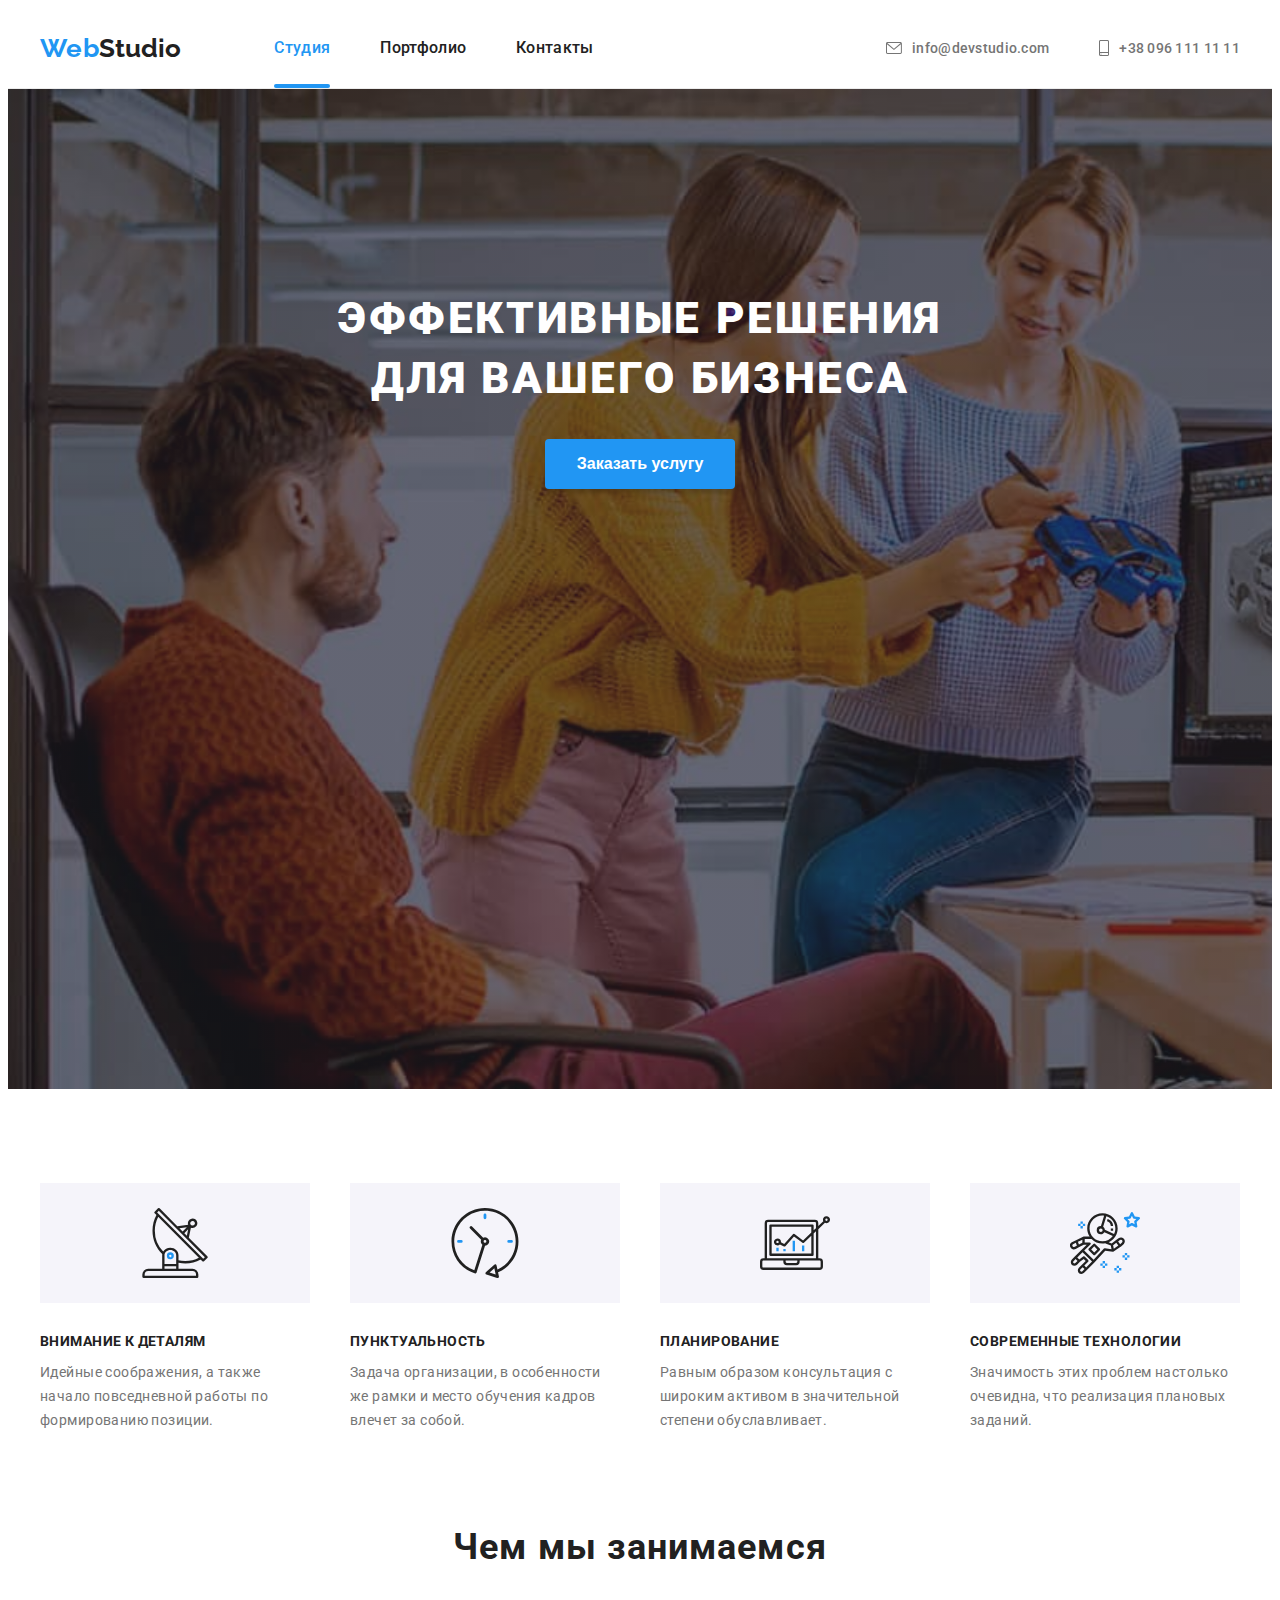
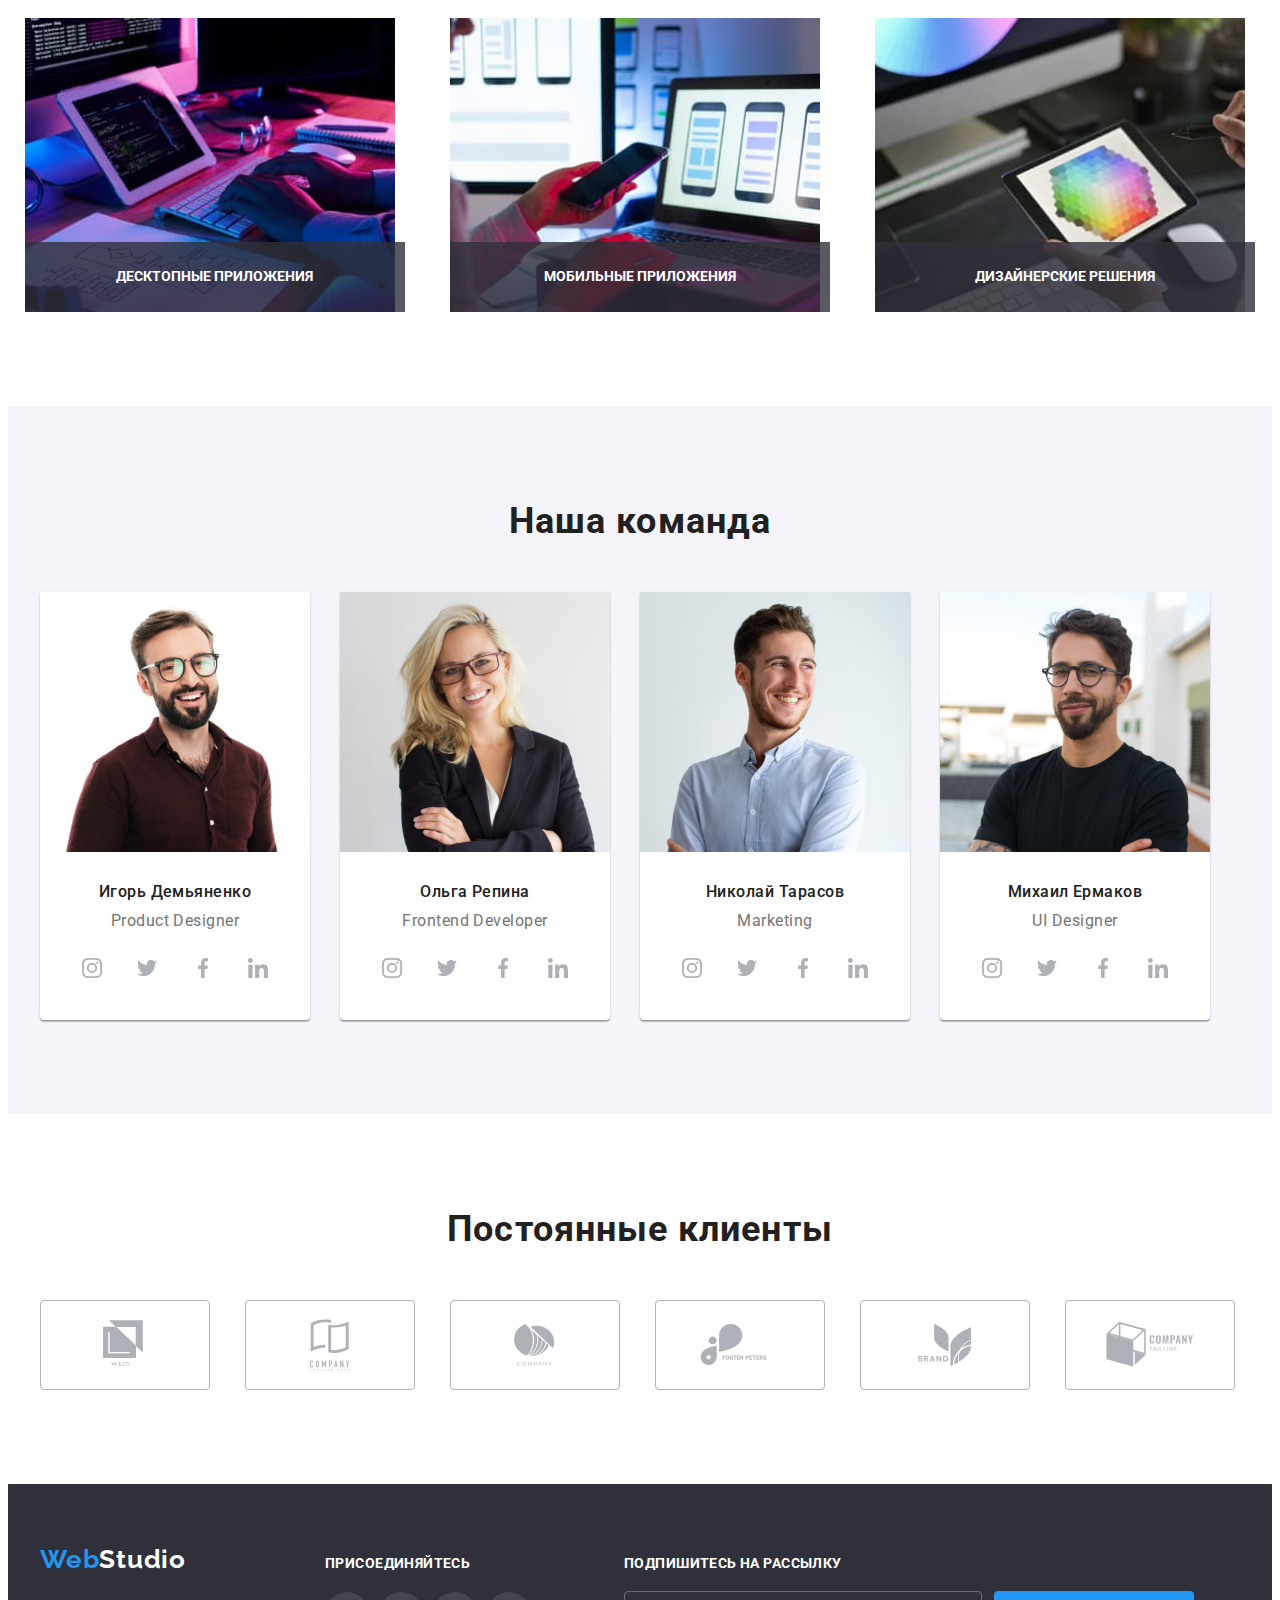
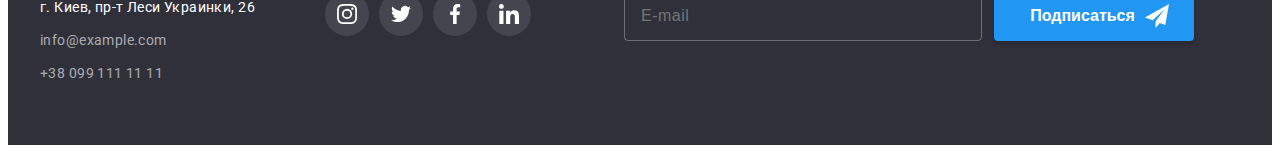
==== commit 24eaf8c0: "additional transitions added" ====
--- a/index.html
+++ b/index.html
@@ -408,7 +408,7 @@
     id="e-mail"
     placeholder="E-mail">
 
-    <button data-modal-open class="subscribe-button" type="button">Подписаться
+    <button data-modal-open class="subscribe-button" type="submit">Подписаться
         <span class="subscribe-icon"></span>
     </button>
 </div>
@@ -479,7 +479,7 @@
 </div>
 
 
-    <button data-modal-open class="submit-button" type="button">Отправить</button>
+    <button data-modal-open class="submit-button" type="submit">Отправить</button>
       </form>
     </div>
 </div>
--- a/styles/styles.css
+++ b/styles/styles.css
@@ -190,22 +190,6 @@
 
   opacity: 1;
 }
-
-/* .header-nav .link:focus::after,
-.header-nav .link:hover::after {
-    position: absolute;
-    content: "";
-    display: inline-block;
-    bottom: 0;
-    left: 0;
-    height: 4px;
-    width: 100%;
-    border-radius: 2px;
-    background-color: var(--accent);
-
-    opacity: 1;
-    
-} */
 
 .header-nav .link:hover,
 .header-nav .link:focus {
@@ -311,6 +295,7 @@
   margin-top: 30px;
   display: block;
   padding: 10px 32px;
+  outline: none;
 
   transition-property: background-color, color, box-shadow;
   transition-timing-function: cubic-bezier(0.4, 0, 0.2, 1);
@@ -344,6 +329,10 @@
 
   transform: translate(-50%, -50%);
   background-color: var(--white);
+
+  transition-property: transform;
+  transition-timing-function: cubic-bezier(0.4, 0, 0.2, 1);
+  transition-duration: 250ms;
 }
 .modal-title {
   font-size: 23px;
@@ -384,6 +373,7 @@
   padding-top: 12px;
   padding-bottom: 12px;
   font-size: 16px;
+  outline: none;
   border: 1px solid rgba(33, 33, 33, 0.2);
   border-radius: 4px;
 }
@@ -392,6 +382,7 @@
   width: 100%;
   height: 120px;
   padding: 12px 16px;
+  outline: none;
   border: 1px solid rgba(33, 33, 33, 0.2);
   border-radius: 4px;
   resize: none;
@@ -430,6 +421,14 @@
   margin-left: 52px;
   margin-top: 20px;
   font-size: 14px;
+}
+
+.form-field .form-svg input,
+.form-field .form-svg .form-icon,
+.form-field textarea {
+  transition-property: transform, fill, border, color;
+  transition-timing-function: cubic-bezier(0.4, 0, 0.2, 1);
+  transition-duration: 250ms;
 }
 
 .checkbox {
@@ -457,6 +456,10 @@
   background-image: url(../images/checkbox.svg);
   background-size: contain;
   background-origin: border-box;
+
+  transition-property: background-color;
+  transition-timing-function: cubic-bezier(0.4, 0, 0.2, 1);
+  transition-duration: 250ms;
 }
 
 .checkbox-link {
@@ -472,6 +475,7 @@
   display: block;
   background-color: var(--accent);
   border: none;
+  outline: none;
   box-shadow: 0px 4px 4px rgba(0, 0, 0, 0.15);
   border-radius: 4px;
   margin: 0 auto;
@@ -494,6 +498,7 @@
 
 .closebtn {
   position: absolute;
+  align-items: center;
   right: 8px;
   top: 8px;
   width: 33px;
@@ -944,15 +949,22 @@
 .subscribe input {
   width: 358px;
   height: 50px;
+
   border: 1px solid rgba(255, 255, 255, 0.3);
   box-sizing: border-box;
-  filter: drop-shadow(0px 4px 4px rgba(0, 0, 0, 0.15));
   border-radius: 4px;
   background-color: transparent;
+  outline: none;
+
   margin-right: 12px;
   padding-top: 15px;
   padding-bottom: 15px;
   padding-left: 16px;
+
+  font-size: 16px;
+  line-height: 1.25;
+  letter-spacing: 0.03em;
+  color: rgba(255, 255, 255, 0.6);
 }
 
 .subscribe-button {
@@ -968,6 +980,7 @@
   border: none;
   box-shadow: 0px 4px 4px rgba(0, 0, 0, 0.15);
   border-radius: 4px;
+  outline: none;
 
   padding-right: 29px;
   padding-top: 10px;
@@ -981,6 +994,7 @@
 .subscribe-button:focus,
 .subscribe-button:hover {
   background-color: #188ce8;
+  color: var(--white);
   box-shadow: 0px 4px 4px rgba(0, 0, 0, 0.15);
   border-radius: 4px;
   cursor: pointer;
@@ -1002,14 +1016,6 @@
 
   margin-left: 10px;
 }
-
-/* .checkbox:checked + .checkbox-icon {
-  background-color: var(--accent);
-  border-color: var(--accent);
-  background-image: url(../images/checkbox.svg);
-  background-size: contain;
-  background-origin: border-box;
-} */
 
 /* portfolio page */
 .portfolio {
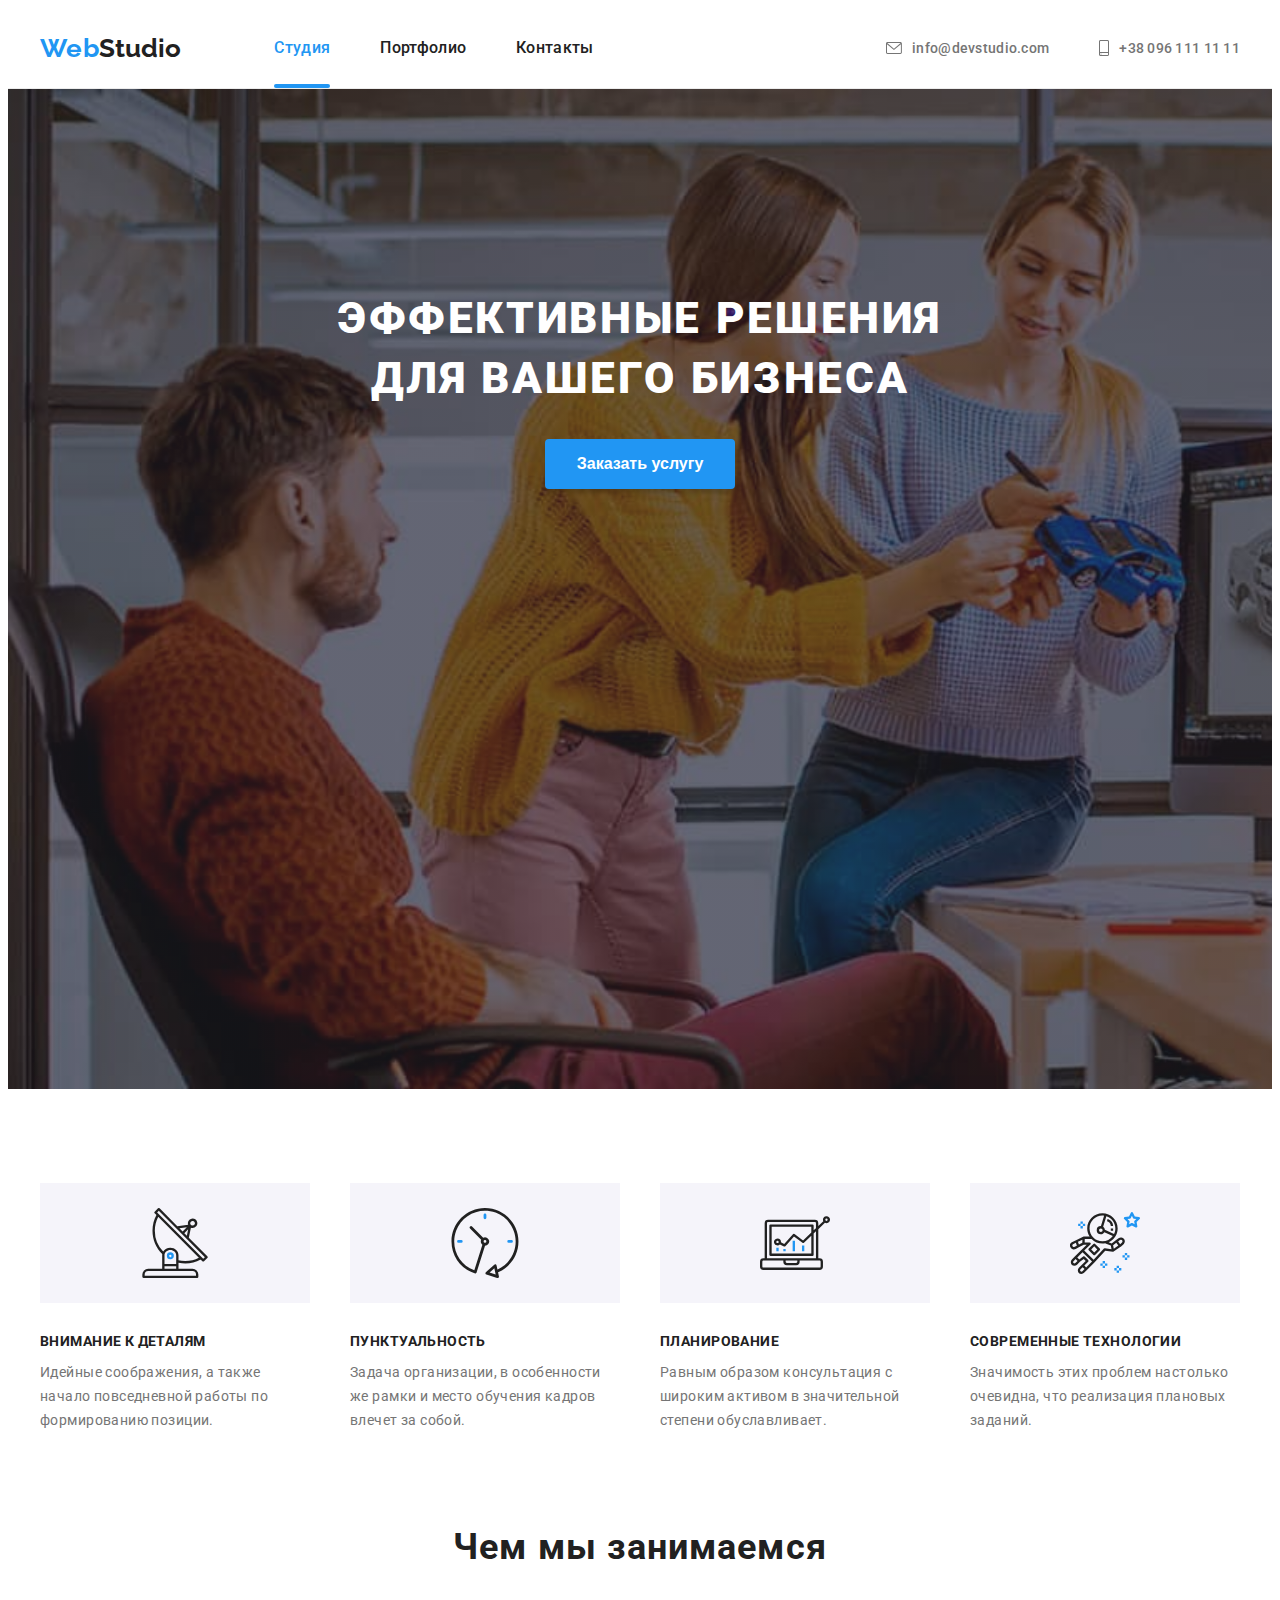
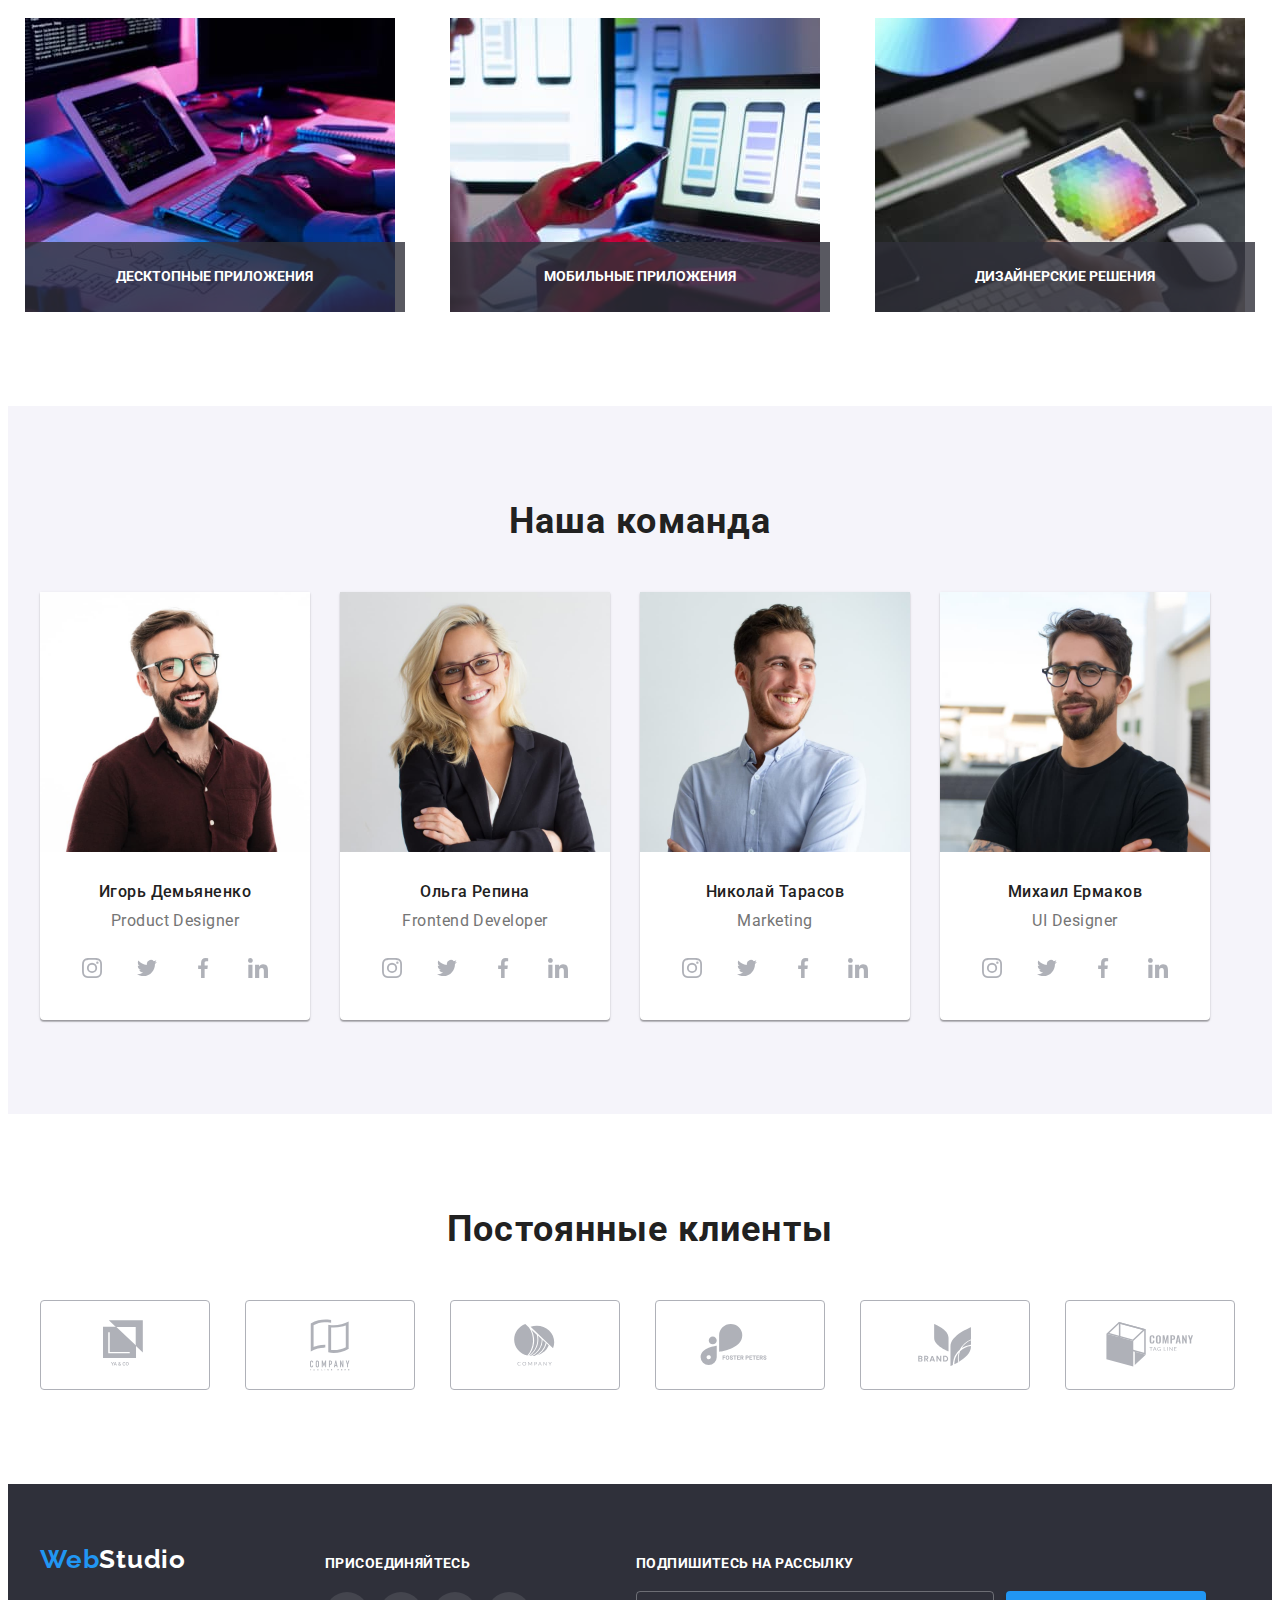
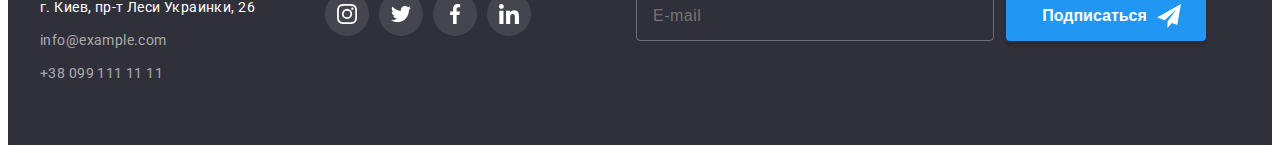
==== commit caf40f38: "major revisions" ====
--- a/index.html
+++ b/index.html
@@ -1,489 +1,500 @@
 <!DOCTYPE html>
 <html lang="ru">
-  <head>
+
+<head>
     <meta charset="UTF-8" />
     <meta name="viewport" content="width=device-width, initial-scale=1.0" />
-    <link rel="stylesheet" href="https://cdnjs.cloudflare.com/ajax/libs/modern-normalize/1.0.0/modern-normalize.css" integrity="sha512-Zx6MlUMKSVJoQ+83OwhdILe8cSEsCzfqThJd7J/VA2UrK6Ctj85p+xzqfyuNXE5B1k25uUdmJ2OzItbBy9GHAQ==" crossorigin="anonymous" />
+    <link rel="stylesheet" href="https://cdnjs.cloudflare.com/ajax/libs/modern-normalize/1.0.0/modern-normalize.css"
+        integrity="sha512-Zx6MlUMKSVJoQ+83OwhdILe8cSEsCzfqThJd7J/VA2UrK6Ctj85p+xzqfyuNXE5B1k25uUdmJ2OzItbBy9GHAQ=="
+        crossorigin="anonymous" />
     <link rel="preconnect" href="https://fonts.gstatic.com">
-    <link href="https://fonts.googleapis.com/css2?family=Raleway:wght@400;700&family=Roboto:wght@100;400;500;700;900&display=swap" rel="stylesheet">
-    <link rel="stylesheet" href="styles/styles.css"/>
+    <link
+        href="https://fonts.googleapis.com/css2?family=Raleway:wght@400;700&family=Roboto:wght@100;400;500;700;900&display=swap"
+        rel="stylesheet">
+    <link rel="stylesheet" href="styles/styles.css" />
 
     <title>Студия</title>
 
 </head>
+
 <body>
 
-<!-- Шапка сайта -->
-
-<header class="main-header">
-    <div class="container">
-    <nav class="header-menu">
-    <a class="logo" href="./index.html">
-    <span class= "logoblue">Web</span>Studio</a>
-    <ul class="header-nav">
-        <li class="nav-link"><a class="currentlink" href="">Студия</a></li>
-        <li class="nav-link"><a class="link" href="./portfolio.html">Портфолио</a></li>
-        <li class="nav-link"><a class="link" href="">Контакты</a></li>
-    </ul> 
-</nav>
-<ul class="header-contacts list">
-    <li class="header-contact">
-        <a class="header-contacts-link link" href="mailto:info@devstudio.com">
-        <svg width="16" height="12" class="contact-icon-email">
-    <use href="./images/icons.svg#icon-envelope"></use>
-    </svg>
-    info@devstudio.com</a>
-</li>
-    <li class="header-contact">
-        <a class="header-contacts-link link" href="tel:+380961111111">
-        <svg width="10" height="16" class="contact-icon-tel">
-            <use href="./images/icons.svg#icon-smartphone"></use>
-        </svg>
-        +38 096 111 11 11</a>
-</li>      
-</ul>
-</div>
-</header>
-
-<main>
-    <!-- Главная- решения -->
-
-    <section class="main-heading">
-        <div class="main-section">
-        <h1 class="main-title">Эффективные решения для вашего бизнеса</h1>
-        <button data-modal-open class="main-button" type="button">Заказать услугу</button>
-        </div>
-    </section>
-
-    <section class="main-advantages">
+    <!-- Шапка сайта -->
+
+    <header class="main-header">
         <div class="container">
-        <ul class="main-list">
-            <li class="item">
-                <div class="thumbnail">
-                    <svg class="advantages-icons">
-                        <use href="./images/icons.svg#icon-antenna"></use>
-                    </svg>
-                </div>
-                <h3 class="main-subtitle">Внимание к деталям</h3> 
-                <p class="main-text">Идейные соображения, а также начало повседневной работы по формированию позиции.</p>
-            </li>
-            <li class="item">
-                <div class="thumbnail">
-                    <svg class="advantages-icons">
-                        <use href="./images/icons.svg#icon-clock"></use>
-                    </svg>
-                </div>
-                <h3 class="main-subtitle">Пунктуальность</h3>
-                <p class="main-text">Задача организации, в особенности же рамки и место обучения кадров влечет за собой.</p>
-            </li>
-            <li class="item">
-                <div class="thumbnail">
-                    <svg class="advantages-icons">
-                        <use href="./images/icons.svg#icon-computergraph"></use>
-                    </svg>
-                </div>
-                <h3 class="main-subtitle">Планирование</h3>
-                <p class="main-text">Равным образом консультация с широким активом в значительной степени обуславливает.</p>
-            </li>
-            <li class="item">
-                <div class="thumbnail">
-                    <svg class="advantages-icons">
-                        <use href="./images/icons.svg#icon-astronaut"></use>
-                    </svg>
-                </div>
-                <h3 class="main-subtitle">Современные технологии</h3>
-                <p class="main-text">Значимость этих проблем настолько очевидна, что реализация плановых заданий.</p>
-            </li>
-        </ul>
-    </div>
-    </section>
-
-    <!-- Главная работа-->
-    <section class="work">
-        <div class="container">
-        <h2 class="work-title">Чем мы занимаемся</h2>
-        <ul class="work-list">
-            <li class="work-item">
-                <img class="work-img" src="images/typing.jpg"
-                alt="hands are typing on a keyboard" width="370"/>
-                <div class="work-overlay">Десктопные приложения</div>
-            </li>
-            <li class="work-item">
-                <img class="work-img" src="images/appdev.jpg"
-                alt="web designer is working on smartphone application" width="370"/>
-                <div class="work-overlay">Мобильные приложения</div>
-            </li>
-            <li class="work-item">
-                <img class="work-img" src="./images/colorwheel.jpg"
-                alt="designer is choosing a color from a color palet" width="370"/>
-                <div class="work-overlay">Дизайнерские решения</div>
-            </li>
-        </ul>
-    </div>
-    </section>
-
-    <!-- Главная Команда -->
-    <section class="team">
-        <div class="container">
-        <h2 class="team-title">Наша команда</h2>
-        <ul class="team-list">
-
-            <li class="team-item">
-               <img class="team-img" src="images/IgorDemyanenko.jpg"
-            alt="фото мужчины Игорь Демьяненко" width="270"/>
-
-            <div class="team-descr">
-            <h3 class="team-subtitle">Игорь Демьяненко</h3>
-            <p class="team-text">Product Designer</p>
-            <ul class="social-list list">
-                <li class="social-list-item">
-                    <a href="" class="social-list-link link">
-                        <svg class="social-list-icon">
-                            <use href="./images/icons.svg#icon-instagram"></use>
+            <nav class="header-menu">
+                <a class="logo" href="./index.html">
+                    <span class="logoblue">Web</span>Studio</a>
+                <ul class="header-nav">
+                    <li class="nav-link"><a class="currentlink" href="">Студия</a></li>
+                    <li class="nav-link"><a class="link" href="./portfolio.html">Портфолио</a></li>
+                    <li class="nav-link"><a class="link" href="">Контакты</a></li>
+                </ul>
+            </nav>
+            <ul class="header-contacts list">
+                <li class="header-contact">
+                    <a class="header-contacts-link link" href="mailto:info@devstudio.com">
+                        <svg width="16" height="12" class="contact-icon-email">
+                            <use href="./images/icons.svg#icon-envelope"></use>
                         </svg>
-                    </a>
+                        info@devstudio.com</a>
                 </li>
-                <li class="social-list-item">
-                    <a href="" class="social-list-link link">
-                        <svg class="social-list-icon">
-                            <use href="./images/icons.svg#icon-twitter"></use>
+                <li class="header-contact">
+                    <a class="header-contacts-link link" href="tel:+380961111111">
+                        <svg width="10" height="16" class="contact-icon-tel">
+                            <use href="./images/icons.svg#icon-smartphone"></use>
                         </svg>
-                    </a>
-                </li>
-                <li class="social-list-item">
-                    <a href="" class="social-list-link link">
-                        <svg class="social-list-icon">
-                            <use href="./images/icons.svg#icon-facebook"></use>
-                        </svg>
-                    </a>
-                </li>
-                <li class="social-list-item">
-                    <a href="" class="social-list-link link">
-                        <svg class="social-list-icon">
-                            <use href="./images/icons.svg#icon-linkedin"></use>
-                        </svg>
-                    </a>
+                        +38 096 111 11 11</a>
                 </li>
             </ul>
         </div>
-        </li>
-  
-
-        <li class="team-item">
-                <img class="team-img"  src="./images/OlgaRepina.jpg"
-                alt="фото девушки Ольга Репина" width="270"/>
-
-                <div class="team-descr">
-                <h3 class="team-subtitle">Ольга Репина</h3>
-                <p class="team-text">Frontend Developer</p>
-                <ul class="social-list list">
-                    <li class="social-list-item">
-                        <a href="" class="social-list-link link">
-                            <svg class="social-list-icon">
+    </header>
+
+    <main>
+        <!-- Главная- решения -->
+
+        <section class="main-heading">
+            <div class="main-section">
+                <h1 class="main-title">Эффективные решения для вашего бизнеса</h1>
+                <button data-modal-open class="main-button" type="button">Заказать услугу</button>
+            </div>
+        </section>
+
+        <section class="main-advantages">
+            <div class="container">
+                <ul class="main-list">
+                    <li class="item">
+                        <div class="thumbnail">
+                            <svg class="advantages-icons">
+                                <use href="./images/icons.svg#icon-antenna"></use>
+                            </svg>
+                        </div>
+                        <h3 class="main-subtitle">Внимание к деталям</h3>
+                        <p class="main-text">Идейные соображения, а также начало повседневной работы по формированию
+                            позиции.</p>
+                    </li>
+                    <li class="item">
+                        <div class="thumbnail">
+                            <svg class="advantages-icons">
+                                <use href="./images/icons.svg#icon-clock"></use>
+                            </svg>
+                        </div>
+                        <h3 class="main-subtitle">Пунктуальность</h3>
+                        <p class="main-text">Задача организации, в особенности же рамки и место обучения кадров влечет
+                            за собой.</p>
+                    </li>
+                    <li class="item">
+                        <div class="thumbnail">
+                            <svg class="advantages-icons">
+                                <use href="./images/icons.svg#icon-computergraph"></use>
+                            </svg>
+                        </div>
+                        <h3 class="main-subtitle">Планирование</h3>
+                        <p class="main-text">Равным образом консультация с широким активом в значительной степени
+                            обуславливает.</p>
+                    </li>
+                    <li class="item">
+                        <div class="thumbnail">
+                            <svg class="advantages-icons">
+                                <use href="./images/icons.svg#icon-astronaut"></use>
+                            </svg>
+                        </div>
+                        <h3 class="main-subtitle">Современные технологии</h3>
+                        <p class="main-text">Значимость этих проблем настолько очевидна, что реализация плановых
+                            заданий.</p>
+                    </li>
+                </ul>
+            </div>
+        </section>
+
+        <!-- Главная работа-->
+        <section class="work">
+            <div class="container">
+                <h2 class="work-title">Чем мы занимаемся</h2>
+                <ul class="work-list">
+                    <li class="work-item">
+                        <img class="work-img" src="images/typing.jpg" alt="hands are typing on a keyboard"
+                            width="370" />
+                        <div class="work-overlay">
+                            <p class="work-text"> Десктопные приложения</p>
+                            </div>
+                    </li>
+                    <li class="work-item">
+                        <img class="work-img" src="images/appdev.jpg"
+                            alt="web designer is working on smartphone application" width="370" />
+                        <div class="work-overlay">
+                            <p class="work-text">Мобильные приложения</p>
+                        </div>
+                    </li>
+                    <li class="work-item">
+                        <img class="work-img" src="./images/colorwheel.jpg"
+                            alt="designer is choosing a color from a color palet" width="370" />
+                        <div class="work-overlay">
+                            <p class="work-text">Дизайнерские решения</p></div>
+                    </li>
+                </ul>
+            </div>
+        </section>
+
+        <!-- Главная Команда -->
+        <section class="team">
+            <div class="container">
+                <h2 class="team-title">Наша команда</h2>
+                <ul class="team-list">
+
+                    <li class="team-item">
+                        <img class="team-img" src="images/IgorDemyanenko.jpg" alt="фото мужчины Игорь Демьяненко"
+                            width="270" />
+
+                        <div class="team-descr">
+                            <h3 class="team-subtitle">Игорь Демьяненко</h3>
+                            <p class="team-text">Product Designer</p>
+                            <ul class="social-list list">
+                                <li class="social-list-item">
+                                    <a href="" class="social-list-link link">
+                                        <svg class="social-list-icon">
+                                            <use href="./images/icons.svg#icon-instagram"></use>
+                                        </svg>
+                                    </a>
+                                </li>
+                                <li class="social-list-item">
+                                    <a href="" class="social-list-link link">
+                                        <svg class="social-list-icon">
+                                            <use href="./images/icons.svg#icon-twitter"></use>
+                                        </svg>
+                                    </a>
+                                </li>
+                                <li class="social-list-item">
+                                    <a href="" class="social-list-link link">
+                                        <svg class="social-list-icon">
+                                            <use href="./images/icons.svg#icon-facebook"></use>
+                                        </svg>
+                                    </a>
+                                </li>
+                                <li class="social-list-item">
+                                    <a href="" class="social-list-link link">
+                                        <svg class="social-list-icon">
+                                            <use href="./images/icons.svg#icon-linkedin"></use>
+                                        </svg>
+                                    </a>
+                                </li>
+                            </ul>
+                        </div>
+                    </li>
+
+
+                    <li class="team-item">
+                        <img class="team-img" src="./images/OlgaRepina.jpg" alt="фото девушки Ольга Репина"
+                            width="270" />
+
+                        <div class="team-descr">
+                            <h3 class="team-subtitle">Ольга Репина</h3>
+                            <p class="team-text">Frontend Developer</p>
+                            <ul class="social-list list">
+                                <li class="social-list-item">
+                                    <a href="" class="social-list-link link">
+                                        <svg class="social-list-icon">
+                                            <use href="./images/icons.svg#icon-instagram"></use>
+                                        </svg>
+                                    </a>
+                                </li>
+                                <li class="social-list-item">
+                                    <a href="" class="social-list-link link">
+                                        <svg class="social-list-icon">
+                                            <use href="./images/icons.svg#icon-twitter"></use>
+                                        </svg>
+                                    </a>
+                                </li>
+                                <li class="social-list-item">
+                                    <a href="" class="social-list-link link">
+                                        <svg class="social-list-icon">
+                                            <use href="./images/icons.svg#icon-facebook"></use>
+                                        </svg>
+                                    </a>
+                                </li>
+                                <li class="social-list-item">
+                                    <a href="" class="social-list-link link">
+                                        <svg class="social-list-icon">
+                                            <use href="./images/icons.svg#icon-linkedin"></use>
+                                        </svg>
+                                    </a>
+                                </li>
+                            </ul>
+                        </div>
+                    </li>
+
+
+                    <li class="team-item">
+                        <img class="team-img" src="./images/NikolaiTarasov.jpg" alt="фото мужчины Николай Тарасов"
+                            width="270" />
+
+                        <div class="team-descr">
+                            <h3 class="team-subtitle">Николай Тарасов</h3>
+                            <p class="team-text">Marketing</p>
+                            <ul class="social-list list">
+                                <li class="social-list-item">
+                                    <a href="" class="social-list-link link">
+                                        <svg class="social-list-icon">
+                                            <use href="./images/icons.svg#icon-instagram"></use>
+                                        </svg>
+                                    </a>
+                                </li>
+                                <li class="social-list-item">
+                                    <a href="" class="social-list-link link">
+                                        <svg class="social-list-icon">
+                                            <use href="./images/icons.svg#icon-twitter"></use>
+                                        </svg>
+                                    </a>
+                                </li>
+                                <li class="social-list-item">
+                                    <a href="" class="social-list-link link">
+                                        <svg class="social-list-icon">
+                                            <use href="./images/icons.svg#icon-facebook"></use>
+                                        </svg>
+                                    </a>
+                                </li>
+                                <li class="social-list-item">
+                                    <a href="" class="social-list-link link">
+                                        <svg class="social-list-icon">
+                                            <use href="./images/icons.svg#icon-linkedin"></use>
+                                        </svg>
+                                    </a>
+                                </li>
+                            </ul>
+                        </div>
+                    </li>
+
+
+                    <li class="team-item">
+                        <img class="team-img" src="./images/MichaelErmakov.jpg" alt="фото мужчины Михаил Ермаков"
+                            width="270" />
+
+                        <div class="team-descr">
+                            <h3 class="team-subtitle">Михаил Ермаков</h3>
+                            <p class="team-text">UI Designer</p>
+                            <ul class="social-list list">
+                                <li class="social-list-item">
+                                    <a href="" class="social-list-link link">
+                                        <svg class="social-list-icon">
+                                            <use href="./images/icons.svg#icon-instagram"></use>
+                                        </svg>
+                                    </a>
+                                </li>
+                                <li class="social-list-item">
+                                    <a href="" class="social-list-link link">
+                                        <svg class="social-list-icon">
+                                            <use href="./images/icons.svg#icon-twitter"></use>
+                                        </svg>
+                                    </a>
+                                </li>
+                                <li class="social-list-item">
+                                    <a href="" class="social-list-link link">
+                                        <svg class="social-list-icon">
+                                            <use href="./images/icons.svg#icon-facebook"></use>
+                                        </svg>
+                                    </a>
+                                </li>
+                                <li class="social-list-item">
+                                    <a href="" class="social-list-link link">
+                                        <svg class="social-list-icon">
+                                            <use href="./images/icons.svg#icon-linkedin"></use>
+                                        </svg>
+                                    </a>
+                                </li>
+                            </ul>
+                        </div>
+                    </li>
+                </ul>
+            </div>
+        </section>
+        <!-- Client section -->
+        <section class="clients">
+            <div class="container">
+                <h2 class="clients-title">Постоянные клиенты</h2>
+                <ul class="clients-list list">
+                    <li class="client-list-item">
+                        <a href="" class="clients-list-link link">
+                            <svg width="44" height="49" class="client-list-icon">
+                                <use href="./images/icons.svg#icon-client-yaco">
+                                </use>
+                            </svg>
+                        </a>
+                    </li>
+                    <li class="client-list-item">
+                        <a href="" class="clients-list-link link">
+                            <svg width="40" height="52" class="client-list-icon">
+                                <use href="./images/icons.svg#icon-client-companytaglinehere">
+                                </use>
+                            </svg>
+                        </a>
+                    </li>
+                    <li class="client-list-item">
+                        <a href="" class="clients-list-link link">
+                            <svg width="41" height="42" class="client-list-icon">
+                                <use href="./images/icons.svg#icon-client-company">
+                                </use>
+                            </svg>
+                        </a>
+                    </li>
+                    <li class="client-list-item">
+                        <a href="" class="clients-list-link link">
+                            <svg width="80" height="42" class="client-list-icon">
+                                <use href="./images/icons.svg#icon-client-fosterpaters">
+                                </use>
+                            </svg>
+                        </a>
+                    </li>
+                    <li class="client-list-item">
+                        <a href="" class="clients-list-link link">
+                            <svg width="59" height="42" class="client-list-icon">
+                                <use href="./images/icons.svg#icon-client-brand">
+                                </use>
+                            </svg>
+                        </a>
+                    </li>
+                    <li class="client-list-item">
+                        <a href="" class="clients-list-link link">
+                            <svg width="88" height="45" class="client-list-icon">
+                                <use href="./images/icons.svg#icon-client-companytagline">
+                                </use>
+                            </svg>
+                        </a>
+                    </li>
+                </ul>
+            </div>
+        </section>
+    </main>
+
+    <!-- Главная Футер -->
+
+    <footer class="main-footer">
+        <div class="container footer-contacts-container">
+            <div class="contacts">
+                <a class="footer-logo" href="./index.html">
+                    <span class="logoblue">Web</span>Studio</a>
+                <address class="footer-address">г. Киев, пр-т Леси Украинки, 26</address>
+                <ul class="footer-contacts">
+                    <li class="footer-item"><a class="link" href="mailto:info@example.com">info@example.com</a></li>
+                    <li class="footer-item"><a class="link" href="tel:+380991111111">+38 099 111 11 11</a></li>
+                </ul>
+            </div>
+            <div class="footer-social-links">
+                <p class="footer-title">присоединяйтесь</p>
+                <ul class="footer-social-list list">
+                    <li class="footer-social-list-item">
+                        <a href="" class="footer-social-list-link link">
+                            <svg class="footer-social-list-icon">
                                 <use href="./images/icons.svg#icon-instagram"></use>
                             </svg>
                         </a>
                     </li>
-                    <li class="social-list-item">
-                        <a href="" class="social-list-link link">
-                            <svg class="social-list-icon">
+                    <li class="footer-social-list-item">
+                        <a href="" class="footer-social-list-link link">
+                            <svg class="footer-social-list-icon">
                                 <use href="./images/icons.svg#icon-twitter"></use>
                             </svg>
                         </a>
                     </li>
-                    <li class="social-list-item">
-                        <a href="" class="social-list-link link">
-                            <svg class="social-list-icon">
+                    <li class="footer-social-list-item">
+                        <a href="" class="footer-social-list-link link">
+                            <svg class="footer-social-list-icon">
                                 <use href="./images/icons.svg#icon-facebook"></use>
                             </svg>
                         </a>
                     </li>
-                    <li class="social-list-item">
-                        <a href="" class="social-list-link link">
-                            <svg class="social-list-icon">
+                    <li class="footer-social-list-item">
+                        <a href="" class="footer-social-list-link link">
+                            <svg class="footer-social-list-icon">
                                 <use href="./images/icons.svg#icon-linkedin"></use>
                             </svg>
                         </a>
                     </li>
                 </ul>
             </div>
-        </li>
-   
-
-        <li class="team-item">
-                <img class="team-img" src="./images/NikolaiTarasov.jpg"
-                alt="фото мужчины Николай Тарасов" width="270"/>
-                
-                <div class="team-descr">
-                <h3 class="team-subtitle">Николай Тарасов</h3>
-                <p class="team-text">Marketing</p>
-                <ul class="social-list list">
-                    <li class="social-list-item">
-                        <a href="" class="social-list-link link">
-                            <svg class="social-list-icon">
-                                <use href="./images/icons.svg#icon-instagram"></use>
-                            </svg>
-                        </a>
-                    </li>
-                    <li class="social-list-item">
-                        <a href="" class="social-list-link link">
-                            <svg class="social-list-icon">
-                                <use href="./images/icons.svg#icon-twitter"></use>
-                            </svg>
-                        </a>
-                    </li>
-                    <li class="social-list-item">
-                        <a href="" class="social-list-link link">
-                            <svg class="social-list-icon">
-                                <use href="./images/icons.svg#icon-facebook"></use>
-                            </svg>
-                        </a>
-                    </li>
-                    <li class="social-list-item">
-                        <a href="" class="social-list-link link">
-                            <svg class="social-list-icon">
-                                <use href="./images/icons.svg#icon-linkedin"></use>
-                            </svg>
-                        </a>
-                    </li>
-                </ul>
-            </div>
-        </li>
-   
-
-        <li class="team-item">
-                <img class="team-img" src="./images/MichaelErmakov.jpg"
-                alt="фото мужчины Михаил Ермаков" width="270"/>
-                
-                <div class="team-descr">
-                <h3 class="team-subtitle">Михаил Ермаков</h3>
-                <p class="team-text">UI Designer</p>
-                <ul class="social-list list">
-                    <li class="social-list-item">
-                        <a href="" class="social-list-link link">
-                            <svg class="social-list-icon">
-                                <use href="./images/icons.svg#icon-instagram"></use>
-                            </svg>
-                        </a>
-                    </li>
-                    <li class="social-list-item">
-                        <a href="" class="social-list-link link">
-                            <svg class="social-list-icon">
-                                <use href="./images/icons.svg#icon-twitter"></use>
-                            </svg>
-                        </a>
-                    </li>
-                    <li class="social-list-item">
-                        <a href="" class="social-list-link link">
-                            <svg class="social-list-icon">
-                                <use href="./images/icons.svg#icon-facebook"></use>
-                            </svg>
-                        </a>
-                    </li>
-                    <li class="social-list-item">
-                        <a href="" class="social-list-link link">
-                            <svg class="social-list-icon">
-                                <use href="./images/icons.svg#icon-linkedin"></use>
-                            </svg>
-                        </a>
-                    </li>
-                </ul>
-            </div>
-        </li>
-        </ul>
-    </div>
-    </section>
-    <!-- Client section -->
-    <section class="clients">
-        <div class="container">
-            <h2 class="clients-title">Постоянные клиенты</h2>
-            <ul class="clients-list list">
-                <li class="client-list-item">
-                    <a href="" class="clients-list-link link">
-                        <svg width="44" height="49" class="client-list-icon">
-                            <use href="./images/icons.svg#icon-client-yaco">
+
+            <div class="subscribe-form">
+                <p class="subscribe-title">Подпишитесь на рассылку</p>
+                <div class="subscribe">
+                    <label for="email" class="subscribe-email visually-hidden">Email</label>
+                    <input type="email" name="email" id="email" placeholder="E-mail">
+
+                    <button data-modal-open class="subscribe-button" type="submit">Подписаться
+                        <svg width="24px" height="24px" class="subscribe-icon">
+                            <use href=./images/icons.svg#icon-send-icon>
                             </use>
                         </svg>
-                    </a>
-                </li>
-                <li class="client-list-item">
-                    <a href="" class="clients-list-link link">
-                        <svg width="40" height="52" class="client-list-icon">
-                            <use href="./images/icons.svg#icon-client-companytaglinehere">
-                            </use>
+                    </button>
+
+                    
+                </div>
+            </div>
+
+        </div>
+    </footer>
+    <!-- Modal window -->
+
+    <div class="backdrop is-hidden" data-modal>
+        <div class="modal">
+            <button data-modal-close class="closebtn">
+            <svg width="18px" height="18px" class="close-icon">
+                <use href="./images/icons.svg#icon-closebtn"></use>
+            </svg>
+            </button>
+            <p class="modal-title">Оставьте свои данные, мы вам перезвоним</p>
+            <form class="modal-form">
+
+                <div class="form-field">
+                    <label for="name" class="form-label">Имя</label>
+                    <div class="form-svg">
+                        <input type="text" name="name" id="name">
+                        <svg width="18px" height="18px" class="form-icon">
+                            <use href="./images/icons.svg#icon-person-black"></use>
                         </svg>
-                    </a>
-                </li>
-                <li class="client-list-item">
-                    <a href="" class="clients-list-link link">
-                        <svg width="41" height="42" class="client-list-icon">
-                            <use href="./images/icons.svg#icon-client-company">
-                            </use>
+                    </div>
+                </div>
+
+                <div class="form-field">
+                    <label for="tel" class="form-label">Телефон</label>
+                    <div class="form-svg">
+                        <input type="tel" name="tel" id="tel">
+                        <svg width="18px" height="18px" class="form-icon">
+                            <use href="./images/icons.svg#icon-phone-black"></use>
                         </svg>
-                    </a>
-                </li>
-                <li class="client-list-item">
-                    <a href="" class="clients-list-link link">
-                        <svg width="80" height="42" class="client-list-icon">
-                            <use href="./images/icons.svg#icon-client-fosterpaters">
-                            </use>
+                    </div>
+                </div>
+
+                <div class="form-field">
+                    <label for="name" class="form-label">Почта</label>
+                    <div class="form-svg">
+                        <input type="email" name="email" id="e-mail">
+                        <svg width="18px" height="18px" class="form-icon">
+                            <use href="./images/icons.svg#icon-email-black"></use>
                         </svg>
-                    </a>
-                </li>
-                <li class="client-list-item">
-                    <a href="" class="clients-list-link link">
-                        <svg width="59" height="42" class="client-list-icon">
-                            <use href="./images/icons.svg#icon-client-brand">
-                            </use>
-                        </svg>
-                    </a>
-                </li>
-                <li class="client-list-item">
-                    <a href="" class="clients-list-link link">
-                        <svg width="88" height="45" class="client-list-icon">
-                            <use href="./images/icons.svg#icon-client-companytagline">
-                            </use>
-                        </svg>
-                    </a>
-                </li>
-                </ul>
+                    </div>
+                </div>
+
+                <div class="form-field">
+                    <label for="comment" class="form-label">Комментарий</label>
+                    <textarea name="comment" id="comment" placeholder="Введите текст" rows="10"></textarea>
+                </div>
+
+                <div class="form-checkbox">
+                    <label for="policy">
+                        <input class="checkbox visually-hidden" type="checkbox" name="policy" id="policy">
+                        <span class="checkbox-icon"></span>
+                        Соглашаюсь с рассылкой и принимаю
+                        <a class="checkbox-link" href="#">Условия договора</a>
+                    </label>
+                </div>
+
+
+                <button data-modal-open class="submit-button" type="submit">Отправить</button>
+            </form>
         </div>
-    </section>
-</main>
-
-<!-- Главная Футер -->
-
-<footer class="main-footer">
-        <div class="container footer-contacts-container">
-            <div class="contacts">
-    <a class="footer-logo" href="./index.html">
-        <span class= "logoblue">Web</span>Studio</a>
-    <address class="footer-address">г. Киев, пр-т Леси Украинки, 26</address>
-    <ul class="footer-contacts">  
-            <li class="footer-item"><a class="link" href="mailto:info@example.com">info@example.com</a></li>
-            <li class="footer-item"><a class="link" href="tel:+380991111111">+38 099 111 11 11</a></li>   
-        </ul>
-            </div>
-    <div class="footer-social-links">
-        <p class="footer-title">присоединяйтесь</p>
-        <ul class="footer-social-list list">
-            <li class="footer-social-list-item">
-                <a href="" class="footer-social-list-link link">
-                    <svg class="footer-social-list-icon">
-                        <use href="./images/icons.svg#icon-instagram"></use>
-                    </svg>
-                </a>
-            </li>
-            <li class="footer-social-list-item">
-                <a href="" class="footer-social-list-link link">
-                    <svg class="footer-social-list-icon">
-                        <use href="./images/icons.svg#icon-twitter"></use>
-                    </svg>
-                </a>
-            </li>
-            <li class="footer-social-list-item">
-                <a href="" class="footer-social-list-link link">
-                    <svg class="footer-social-list-icon">
-                        <use href="./images/icons.svg#icon-facebook"></use>
-                    </svg>
-                </a>
-            </li>
-            <li class="footer-social-list-item">
-                <a href="" class="footer-social-list-link link">
-                    <svg class="footer-social-list-icon">
-                        <use href="./images/icons.svg#icon-linkedin"></use>
-                    </svg>
-                </a>
-            </li>
-        </ul>
     </div>
 
-<div class="subscribe-form">
-<p class="subscribe-title">Подпишитесь на рассылку</p>
-<div class="subscribe">
-    <label for="subscribe-email"></label>
-    <input 
-    type="e-mail" 
-    name="e-mail" 
-    id="e-mail"
-    placeholder="E-mail">
-
-    <button data-modal-open class="subscribe-button" type="submit">Подписаться
-        <span class="subscribe-icon"></span>
-    </button>
-</div>
-</div>
-
-         </div>
-    </footer>
-<!-- Modal window -->
-
-<div class="backdrop is-hidden" data-modal>
-    <div class="modal">
-        <button data-modal-close class="closebtn"></button>
-      <p class="modal-title">Оставьте свои данные, мы вам перезвоним</p>  
-      <form class="modal-form">
-
-<div class="form-field">
-    <label for="name" class="form-label">Имя</label>
-    <div class="form-svg">
-        <input type="form-input" name="name" id="name">
-        <svg width="12px" height="12px" class="form-icon">
-            <use href="./images/icons2.svg#icon-nameicon"></use>
-        </svg>
-    </div>
-</div>
-
-<div class="form-field">
-    <label for="tel">Телефон</label>
-    <div class="form-svg">
-    <input type="form-input" name="tel" id="tel">
-<svg width="13px" height="13px" class="form-icon">
-    <use href="./images/icons2.svg#icon-phoneicon"></use>
-        </svg>
-    </div>
-</div>
-
-<div class="form-field">
-    <label for="name">Почта</label>
-    <div class="form-svg">
-        <input type="form-input" name="email" id="email">
-        <svg width="15px" height="12px" class="form-icon">
-            <use href="./images/icons2.svg#icon-emailicon"></use>
-        </svg>
-    </div>
-</div>
-
-<div class="form-field">
-    <label for="comment" 
-    class="form-label">Комментарий</label>
-    <textarea 
-    name="comment" 
-    id="comment" 
-    placeholder="Введите текст" 
-    rows="10"
-    ></textarea>
-</div>
-
-<div class="form-checkbox">
-    <label for="policy">
-    <input class="checkbox"
-    type="checkbox" 
-    name="policy" 
-    id="policy">
-    <span class="checkbox-icon"></span>
-Соглашаюсь с рассылкой и принимаю 
-<a class="checkbox-link" href="#">Условия договора</a>
-
-</label>
-</div>
-
-
-    <button data-modal-open class="submit-button" type="submit">Отправить</button>
-      </form>
-    </div>
-</div>
-
-<script src="./modal.js"></script>
-    </body>
-    </html>
+    <script src="./modal.js"></script>
+</body>
+
+</html>--- a/styles/styles.css
+++ b/styles/styles.css
@@ -45,6 +45,17 @@
   font-style: normal;
   font-weight: normal;
   color: var(--maintext);
+}
+
+.visually-hidden {
+  position: absolute !important;
+  clip: rect(1px 1px 1px 1px); /* IE6, IE7 */
+  clip: rect(1px, 1px, 1px, 1px);
+  padding: 0 !important;
+  border: 0 !important;
+  height: 1px !important;
+  width: 1px !important;
+  overflow: hidden;
 }
 
 /* Social Links Icons */
@@ -322,6 +333,10 @@
   position: absolute;
   top: 50%;
   left: 50%;
+  padding-left: 39px;
+  padding-right: 39px;
+  padding-top: 40px;
+  padding-bottom: 40px;
 
   width: 528px;
   height: 581px;
@@ -343,8 +358,8 @@
   letter-spacing: 0.03em;
   color: var(--secondarytext);
 
-  margin-top: 40px;
-  margin-left: auto;
+  /* margin-top: 40px;
+  margin-left: auto; */
   margin-bottom: 12px;
 }
 
@@ -352,7 +367,7 @@
   display: flex;
   flex-direction: column;
   width: 448px;
-  margin-left: 46px;
+  /* margin-left: 46px; */
   margin-bottom: 10px;
   /* outline: 1px solid tomato; */
 }
@@ -407,6 +422,7 @@
 .form-icon {
   position: absolute;
   display: inline-block;
+
   fill: #212121;
   left: 12px;
   top: 50%;
@@ -418,7 +434,7 @@
 }
 
 .form-checkbox {
-  margin-left: 52px;
+  /* margin-left: 52px; */
   margin-top: 20px;
   font-size: 14px;
 }
@@ -453,13 +469,18 @@
 .checkbox:checked + .checkbox-icon {
   background-color: var(--accent);
   border-color: var(--accent);
-  background-image: url(../images/checkbox.svg);
+  background-image: url(../images/icon-checkbox.svg);
   background-size: contain;
   background-origin: border-box;
+  fill: var(--white);
 
   transition-property: background-color;
   transition-timing-function: cubic-bezier(0.4, 0, 0.2, 1);
   transition-duration: 250ms;
+}
+
+.checkbox:focus ~ .checkbox-icon {
+  border-color: var(--accent);
 }
 
 .checkbox-link {
@@ -498,19 +519,26 @@
 
 .closebtn {
   position: absolute;
-  align-items: center;
   right: 8px;
   top: 8px;
-  width: 33px;
-  height: 33px;
+  width: 30px;
+  height: 30px;
   border-radius: 50%;
-  border: none;
 
   border: 1px solid rgba(0, 0, 0, 0.1);
-  background-color: var(--white);
-  background-image: url(../images/close-black.svg);
-  background-repeat: no-repeat;
-  background-position: center;
+  background-color: transparent;
+}
+
+.close-icon {
+  display: block;
+  margin-left: auto;
+  margin-right: auto;
+}
+
+.closebtn:focus,
+.closebtn:hover {
+  box-shadow: 0px 4px 4px rgba(0, 0, 0, 0.15);
+  cursor: pointer;
 }
 
 .main-button:focus,
@@ -825,8 +853,8 @@
   cursor: pointer;
 }
 
-.footer-item:hover .link,
-.footer-item:focus .link {
+.footer-item:hover,
+.footer-item a:focus {
   color: var(--accent);
   cursor: pointer;
 }
@@ -929,13 +957,15 @@
 
 .subscribe-form {
   width: 570px;
-  margin-left: 93px;
+  margin-right: auto;
+  margin-left: 105px;
 }
 
 .subscribe {
   display: flex;
   align-items: center;
 }
+
 .subscribe-title {
   display: block;
   font-weight: bold;
@@ -965,6 +995,14 @@
   line-height: 1.25;
   letter-spacing: 0.03em;
   color: rgba(255, 255, 255, 0.6);
+
+  transition-property: border;
+  transition-timing-function: cubic-bezier(0.4, 0, 0.2, 1);
+  transition-duration: 250ms;
+}
+
+.subscribe input:focus {
+  border: 1px solid var(--accent);
 }
 
 .subscribe-button {
@@ -1006,10 +1044,8 @@
   align-items: center;
   width: 24px;
   height: 24px;
+
   fill: var(--white);
-  background-image: url(../images/send.svg);
-  background-size: contain;
-
   align-items: baseline;
   top: 50%;
   transform: translateY(-50%);
